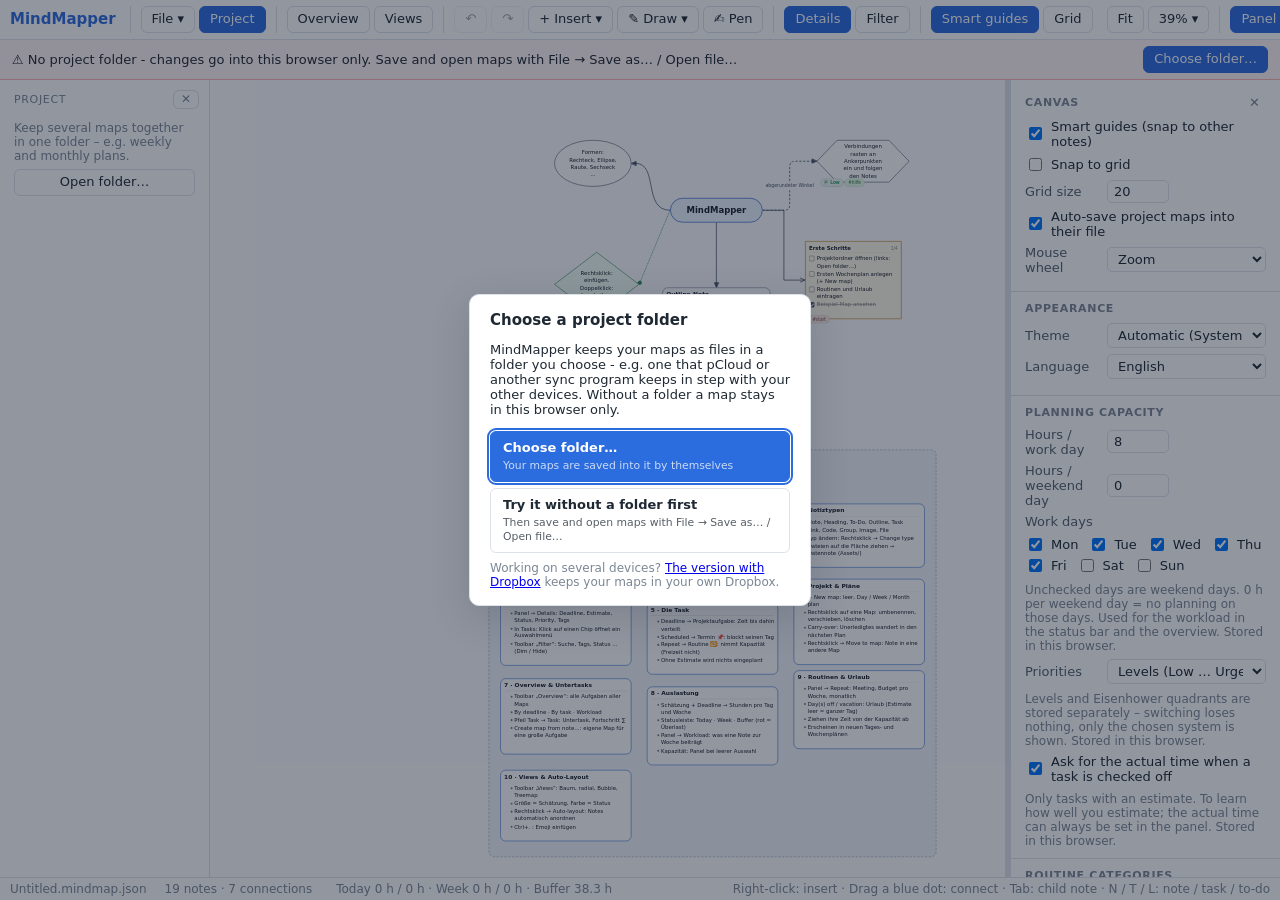
==== index.html @ 4ee4dcaf "Freehand with a pen or the mouse: pen, marker, eraser, palm rejection "✍ Pen" in the toolbar (or P) " ====
<!doctype html>
<html lang="en">
<head>
  <meta charset="utf-8">
  <meta name="viewport" content="width=device-width, initial-scale=1">
  <!--
    Local-only version: the browser blocks every connection to other servers
    (no cloud, no images or scripts from the web). Everything comes from this
    folder / site; images of the maps are data: URLs, opened files blob: URLs.
    'unsafe-inline' only for styles (the notes are positioned with style attributes).
    The cloud version has its own start page with its own policy.
  -->
  <meta http-equiv="Content-Security-Policy" content="default-src 'self' file:; script-src 'self' file:; style-src 'self' file: 'unsafe-inline'; img-src 'self' file: data: blob:; media-src 'self' file: data: blob:; font-src 'self' file: data:; connect-src 'self' file:; worker-src 'self'; manifest-src 'self' file:; object-src 'none'; frame-src 'none'; base-uri 'none'; form-action 'none'">
  <title>MindMapper</title>
  <meta name="theme-color" content="#2b6cde">
  <link rel="icon" href="icons/icon.svg" type="image/svg+xml">
  <link rel="manifest" href="manifest.webmanifest">
  <link rel="stylesheet" href="css/app.css">
</head>
<body>
  <div id="app">
    <header id="toolbar">
      <div class="tb-group">
        <span class="brand">MindMapper</span>
      </div>
      <!-- groups by purpose, separated by thin lines: files | overview | editing | display | arranging … view | panel | app -->
      <div class="tb-group">
        <button data-action="fileMenu" id="file-btn" title="New map, open, save, save as, PDF / print">File ▾</button>
        <button data-action="toggleProject" data-toggle="showProject" title="Project folder with several maps">Project</button>
      </div>
      <div class="tb-group">
        <button data-action="overview" title="Tasks of all maps in the project folder">Overview</button>
        <button data-action="views" title="Tree, radial, bubble and treemap view of this map (selected note = start)">Views</button>
      </div>
      <div class="tb-group">
        <button data-action="undo" title="Undo (Ctrl+Z)">↶</button>
        <button data-action="redo" title="Redo (Ctrl+Y)">↷</button>
        <button data-action="insertMenu" id="insert-btn" title="Insert a note (or right-click the canvas)">+ Insert ▾</button>
        <button data-action="drawMenu" id="draw-btn" title="Draw a rectangle, ellipse, line or arrow">✎ Draw ▾</button>
        <button data-action="togglePen" data-toggle="penMode" id="pen-btn" title="Freehand with a pen or the mouse – fingers keep moving the map (P)">✍ Pen</button>
      </div>
      <div class="tb-group">
        <button data-action="toggleMeta" data-toggle="showMeta" title="Show deadline, estimate, priority and tags below notes">Details</button>
        <button data-action="toggleFilter" title="Filter notes by text, tags, priority, deadline">Filter</button>
      </div>
      <div class="tb-group">
        <button data-action="toggleGuides" data-toggle="smartGuides" title="Snap to other notes (smart guides). Hold Alt while dragging to bypass.">Smart guides</button>
        <button data-action="toggleGrid" data-toggle="grid" title="Snap to grid">Grid</button>
      </div>
      <div class="tb-group tb-right">
        <button data-action="fit" title="Fit map to window (Shift+1)">Fit</button>
        <button data-action="zoomMenu" id="zoom-label" title="Zoom: in, out, 100 %">100% ▾</button>
      </div>
      <div class="tb-group">
        <button data-action="togglePanel" data-toggle="showPanel" title="Toggle properties panel">Panel</button>
      </div>
      <div class="tb-group">
        <button data-action="toggleTheme" id="theme-btn" title="Toggle theme (Light / Dark / Auto)">🌓</button>
        <button data-action="toggleLang" id="lang-btn" title="Switch language">EN</button>
        <button data-action="help" title="Handbook and example map">?</button>
      </div>
    </header>

    <div id="offline-bar" hidden></div>
    <div id="filterbar" hidden></div>

    <main id="main">
      <aside id="sidebar"></aside>
      <div id="viewport" tabindex="0">
        <div id="world">
          <div id="group-layer"></div>
          <svg id="edge-layer" class="layer-svg"></svg>
          <div id="node-layer"></div>
          <div id="label-layer"></div>
          <div id="overlay-node-layer"></div>
          <svg id="overlay-layer" class="layer-svg"></svg>
          <div id="ui-layer"></div>
        </div>
        <div id="rubber-band" hidden></div>
      </div>
      <div id="panel-resizer"></div>
      <aside id="panel"></aside>
      <button type="button" id="panel-expand-btn" title="Expand panel" aria-label="Expand panel">‹</button>
    </main>

    <footer id="statusbar">
      <span id="status-file"></span>
      <span id="status-info"></span>
      <span id="status-load"></span>
      <span id="status-hint"></span>
    </footer>
  </div>

  <div id="context-menu" class="menu" hidden></div>
  <input type="file" id="file-input" accept=".json,application/json" hidden>

  <!-- Plain scripts (no modules), so the app also works when opened via file:// -->
  <script src="js/state.js"></script>
  <script src="js/i18n.js"></script>
  <script src="js/i18n-de.js"></script>
  <script src="js/i18n-de2.js"></script>
  <script src="js/markdown.js"></script>
  <script src="js/geometry.js"></script>
  <script src="js/snapping.js"></script>
  <script src="js/render.js"></script>
  <script src="js/meta.js"></script>
  <script src="js/tasks.js"></script>
  <script src="js/actual.js"></script>
  <script src="js/stats.js"></script>
  <script src="js/links.js"></script>
  <script src="js/images.js"></script>
  <script src="js/files.js"></script>
  <script src="js/editing.js"></script>
  <script src="js/actions.js"></script>
  <script src="js/interaction.js"></script>
  <script src="js/touch.js"></script>
  <script src="js/draw.js"></script>
  <script src="js/ink.js"></script>
  <script src="js/panel.js"></script>
  <script src="js/contextmenu.js"></script>
  <script src="js/filterbar.js"></script>
  <script src="js/emoji.js"></script>
  <script src="js/fsys.js"></script>
  <script src="js/storage.js"></script>
  <script src="js/templates.js"></script>
  <script src="js/project.js"></script>
  <script src="js/transfer.js"></script>
  <script src="js/overview.js"></script>
  <script src="js/tasklists.js"></script>
  <script src="js/views.js"></script>
  <script src="js/export.js"></script>
  <script src="js/workload.js"></script>
  <script src="js/routines.js"></script>
  <script src="js/diary.js"></script>
  <script src="js/main.js"></script>
</body>
</html>
---- css/app.css ----
/* views: tinted boxes (see views.js) */
.vw-box-bg { fill: var(--panel); }
.vw-box-tint { fill-opacity: 0.16; }
:root[data-theme="dark"] .vw-box-tint { fill-opacity: 0.24; }
@media (prefers-color-scheme: dark) {
  :root:not([data-theme="light"]) .vw-box-tint { fill-opacity: 0.24; }
}

:root {
  --bg: #f4f6f9;
  --canvas: #fbfcfd;
  --panel: #ffffff;
  --border: #dde2e9;
  --text: #1f2933;
  --muted: #7b8794;
  --label: #52606d;
  --accent: #2b6cde;
  --accent-hover: #245ec4;
  --accent-soft: #e3ecfc;
  --accent-border: #b7c9ee;
  --guide: #e5367a;
  --danger: #c53030;
  --danger-soft: #fff5f5;
  --danger-border: #feb2b2;
  --btn-bg: #ffffff;
  --input-bg: #ffffff;
  --chip-bg: #ffffff;
  --chip-text: #4a5568;
  --chip-border: #e2e8f0;
  --mix-base: white;     /* base color that tinted chips are mixed with */
  --mix-ink: black;      /* used to darken text on tinted backgrounds */
  --subtle-bg: #f8fafc;  /* filter bar */
  --track: #e2e8f0;      /* empty progress / load bars */
  --grid-dot: #c3cad5;
  --line-soft: rgba(0, 0, 0, 0.12);
  --flash: #fefcbf;
  --shadow: rgba(15, 23, 42, 0.16);
  color-scheme: light;
  font-family: "Segoe UI", system-ui, -apple-system, sans-serif;
  font-size: 13px;
  color: var(--text);
}

/* Dark theme: forced via data-theme="dark", or automatic when the system is dark */
:root[data-theme="dark"] {
  --bg: #0f141c;
  --canvas: #151b24;
  --panel: #1b2330;
  --border: #2c384a;
  --text: #e1e7f0;
  --muted: #8c9ba8;
  --label: #a9b6c3;
  --accent: #4c8df6;
  --accent-hover: #6aa1f8;
  --accent-soft: rgba(76, 141, 246, 0.2);
  --accent-border: #3b5f9c;
  --guide: #f472b6;
  --danger: #f87171;
  --danger-soft: rgba(248, 113, 113, 0.14);
  --danger-border: #7f2d2d;
  --btn-bg: #222c3c;
  --input-bg: #151b24;
  --chip-bg: #222c3c;
  --chip-text: #cbd5e1;
  --chip-border: #334155;
  --mix-base: #1b2330;
  --mix-ink: white;
  --subtle-bg: #18202b;
  --track: #2c384a;
  --grid-dot: #334155;
  --line-soft: rgba(255, 255, 255, 0.14);
  --flash: rgba(250, 240, 137, 0.25);
  --shadow: rgba(0, 0, 0, 0.5);
  color-scheme: dark;
}
@media (prefers-color-scheme: dark) {
  :root:not([data-theme="light"]) {
    --bg: #0f141c;
    --canvas: #151b24;
    --panel: #1b2330;
    --border: #2c384a;
    --text: #e1e7f0;
    --muted: #8c9ba8;
    --label: #a9b6c3;
    --accent: #4c8df6;
    --accent-hover: #6aa1f8;
    --accent-soft: rgba(76, 141, 246, 0.2);
    --accent-border: #3b5f9c;
    --guide: #f472b6;
    --danger: #f87171;
    --danger-soft: rgba(248, 113, 113, 0.14);
    --danger-border: #7f2d2d;
    --btn-bg: #222c3c;
    --input-bg: #151b24;
    --chip-bg: #222c3c;
    --chip-text: #cbd5e1;
    --chip-border: #334155;
    --mix-base: #1b2330;
    --mix-ink: white;
    --subtle-bg: #18202b;
    --track: #2c384a;
    --grid-dot: #334155;
    --line-soft: rgba(255, 255, 255, 0.14);
    --flash: rgba(250, 240, 137, 0.25);
    --shadow: rgba(0, 0, 0, 0.5);
    color-scheme: dark;
  }
}

:focus-visible { outline: 2px solid var(--accent); outline-offset: 2px; }
button:focus-visible, select:focus-visible, input:focus-visible { outline-offset: 1px; }

* { box-sizing: border-box; }

html, body {
  margin: 0;
  height: 100%;
  overflow: hidden;
  background: var(--bg);
}

#app {
  display: grid;
  grid-template-rows: auto auto auto 1fr auto;
  height: 100vh;
  height: 100dvh; /* phones: the visible height, without the browser bars */
}
#toolbar { grid-row: 1; }
#offline-bar { grid-row: 2; }
#filterbar { grid-row: 3; }
#main { grid-row: 4; }
#statusbar { grid-row: 5; }

/* ---- Toolbar ------------------------------------------------------------ */

/* always one row: when the window is too narrow it can be moved sideways
   (finger, or the mouse wheel over the toolbar - main.js) instead of wrapping */
#app { grid-template-columns: minmax(0, 1fr); } /* a grid item is at least as wide as its content otherwise */
#toolbar {
  display: flex;
  flex-wrap: nowrap;
  overflow-x: auto;
  overscroll-behavior-x: contain;
  scrollbar-width: none;
  min-width: 0;
  align-items: center;
  gap: 6px 14px;
  padding: 6px 10px;
  background: var(--panel);
  border-bottom: 1px solid var(--border);
}

.tb-group { display: flex; flex: none; gap: 4px; align-items: center; }
/* thin line between the groups (not before the group pushed to the right, it stands apart) */
.tb-group + .tb-group:not(.tb-right) { border-left: 1px solid var(--border); padding-left: 10px; margin-left: -4px; }
#toolbar::-webkit-scrollbar { display: none; }
.tb-right { margin-left: auto; }
.brand { font-weight: 700; font-size: 15px; color: var(--accent); margin-right: 4px; }

button {
  font: inherit;
  color: inherit;
  background: var(--btn-bg);
  border: 1px solid var(--border);
  border-radius: 6px;
  padding: 4px 10px;
  cursor: pointer;
  line-height: 1.3;
}
button:hover:not(:disabled) { background: var(--accent-soft); border-color: var(--accent-border); }
button.active { background: var(--accent); border-color: var(--accent); color: #fff; }
button:disabled { opacity: 0.4; cursor: default; }
button.danger { color: var(--danger); }
#zoom-label { min-width: 56px; }

/* ---- Main area ---------------------------------------------------------- */

#main {
  display: grid;
  grid-template-columns: minmax(0, 1fr) 5px var(--panel-w, 270px);
  min-height: 0;
  position: relative;
}
#main.with-sidebar { grid-template-columns: 210px minmax(0, 1fr) 5px var(--panel-w, 270px); }
#main:not(.with-sidebar) #sidebar { display: none; }
#main:not(.with-panel) { grid-template-columns: minmax(0, 1fr); }
#main.with-sidebar:not(.with-panel) { grid-template-columns: 210px minmax(0, 1fr); }
#main:not(.with-panel) #panel,
#main:not(.with-panel) #panel-resizer { display: none; }

/* drag handle between canvas and panel */
#panel-resizer {
  background: var(--border);
  cursor: ew-resize;
  position: relative;
  z-index: 10;
  transition: background 0.15s ease;
  user-select: none;
  touch-action: none;
}
#panel-resizer:hover, #panel-resizer.dragging, #panel-resizer:focus-visible { background: var(--accent); }

/* tab on the right edge that brings a hidden panel back */
#panel-expand-btn {
  display: none;
  position: absolute; right: 0; top: 50%; transform: translateY(-50%); z-index: 20;
  width: 22px; height: 48px; padding: 0;
  background: var(--panel); border: 1px solid var(--border); border-right: none; border-radius: 8px 0 0 8px;
  box-shadow: -2px 0 8px var(--shadow);
  font-size: 18px; font-weight: 700; line-height: 1; color: var(--muted);
  align-items: center; justify-content: center;
  transition: width 0.15s ease, color 0.15s ease;
}
#panel-expand-btn:hover { color: var(--accent); width: 28px; }
#main:not(.with-panel) #panel-expand-btn { display: flex; }

.panel-head-row { display: flex; align-items: center; justify-content: space-between; gap: 6px; margin-bottom: 8px; }
#panel .panel-head-row h3 { margin: 0; }
.panel-close-btn {
  border: none; background: none; padding: 2px 6px; border-radius: 4px;
  color: var(--muted); font-size: 13px; line-height: 1;
}
.panel-close-btn:hover:not(:disabled) { background: var(--accent-soft); color: var(--danger); }

/* ---- Project sidebar ---------------------------------------------------- */

#sidebar {
  background: var(--panel);
  border-right: 1px solid var(--border);
  overflow-y: auto;
  padding: 0 0 16px;
  user-select: none;
}
.sb-head {
  display: flex; align-items: center; gap: 4px;
  padding: 10px 10px 6px 14px;
  font-size: 11px; text-transform: uppercase; letter-spacing: 0.06em; color: var(--muted);
}
.sb-head span { flex: 1; }
.sb-head button { padding: 1px 7px; font-size: 12px; }
#sidebar .hint { margin: 6px 14px; }
.sb-wide { display: block; width: calc(100% - 28px); margin: 6px 14px; }
button.primary { background: var(--accent); border-color: var(--accent); color: #fff; }
button.primary:hover:not(:disabled) { background: var(--accent-hover); border-color: var(--accent-hover); }
.sb-folder {
  display: flex; align-items: center; gap: 6px; margin: 2px 14px 4px;
  font-weight: 600;
}
.sb-folder-name { flex: 1; overflow: hidden; text-overflow: ellipsis; white-space: nowrap; }
.sb-folder-name::before { content: "▣ "; color: var(--accent); }
.sb-folder button { padding: 1px 7px; }
.sb-tree { margin-top: 6px; }
.sb-dir, .sb-file {
  padding: 4px 10px 4px calc(14px + var(--d) * 14px);
  cursor: pointer; white-space: nowrap; overflow: hidden; text-overflow: ellipsis;
}
.sb-dir { font-weight: 600; color: var(--label); }
.sb-caret::before { content: "▾"; display: inline-block; width: 14px; color: var(--muted); }
.sb-dir.closed .sb-caret::before { content: "▸"; }
.sb-file { padding-left: calc(28px + var(--d) * 14px); display: flex; align-items: center; }
.sb-dir { display: flex; align-items: center; }
.sb-dir-name { flex: 1; overflow: hidden; text-overflow: ellipsis; }
.sb-file-name { flex: 1; overflow: hidden; text-overflow: ellipsis; }
/* ⋯ button: the same menu as a right click, shown on hover */
.sb-more {
  visibility: hidden; flex: none; margin-left: 4px; padding: 0 6px;
  border: none; background: none; color: inherit; line-height: 1.2;
}
.sb-file:hover .sb-more, .sb-dir:hover .sb-more, .sb-more:focus-visible { visibility: visible; }
.sb-more:hover { background: var(--accent-soft); color: var(--text); }
/* ⚠ n: conflict copies of this map (always visible) */
.sb-copies {
  flex: none; margin-left: 4px; padding: 0 5px; border: 1px solid #d08a00; border-radius: 8px;
  background: #fff4dc; color: #8a5a00; font-size: 11px; line-height: 1.4;
}
.sb-copies:hover { background: #ffe7b0; }
.sb-dir:hover, .sb-file:hover { background: var(--accent-soft); }
.sb-file.active { background: var(--accent); color: #fff; }
.sb-outside { border-top: 1px solid var(--border); padding-top: 8px; }

/* ---- Dialog ------------------------------------------------------------- */

dialog {
  border: 1px solid var(--border);
  border-radius: 10px;
  padding: 0;
  background: var(--panel);
  color: var(--text);
  box-shadow: 0 12px 40px var(--shadow);
}
dialog::backdrop { background: rgba(15, 23, 42, 0.45); }
.dlg { padding: 16px 20px; width: 340px; }
.dlg h3 { margin: 0 0 12px; font-size: 15px; }
.dlg .row > span { width: 64px; color: var(--label); }
.dlg .row input { flex: 1; }
.dlg .row[hidden] { display: none; }
.dlg-templates { margin-bottom: 8px; }
.dlg-templates .pick-chip { --c: var(--accent); }
.dlg-buttons { display: flex; justify-content: flex-end; gap: 6px; margin-top: 14px; }
.act-rows { display: flex; flex-direction: column; gap: 10px; max-height: 50vh; overflow: auto; }
.act-title { font-weight: 600; margin-bottom: 4px; overflow-wrap: anywhere; }
.act-row .row { gap: 6px; }
.conflict-dialog { max-width: 520px; }
/* routine categories (panel settings) and leisure routines (workload page) */
.cat-row { display: flex; align-items: center; gap: 4px; margin-bottom: 4px; }
.cat-row input[type="text"] { flex: 1; min-width: 0; }
.cat-row .cat-emoji { flex: none; width: 2.4em; padding: 2px 0; text-align: center; }
.cat-row label.check { flex: none; white-space: nowrap; }
.ov-routine.leisure, .ov-row.leisure { opacity: 0.6; }
/* routine history: ▣ done, □ missed, ◌ this week open, · no entries */
.rt-hist { letter-spacing: 2px; font-size: 1.05em; white-space: nowrap; cursor: help; }
.rt-done { color: #2f9e44; }
.rt-missed { color: #c92a2a; }
.rt-open { color: var(--accent, #2b6cde); }
.rt-none { color: var(--muted); }
.rt-streak { font-size: 0.85em; font-weight: 600; color: #2f9e44; white-space: nowrap; }
/* Dropbox folder browser (cloud version) */
.cloud-dialog { width: min(460px, 92vw); }
.cd-path { font-weight: 600; margin: 8px 0 6px; word-break: break-all; }
.cd-list { display: flex; flex-direction: column; gap: 2px; max-height: 45vh; overflow: auto; border: 1px solid var(--border); border-radius: 6px; padding: 4px; }
.cd-dir { text-align: left; border: none; background: none; color: inherit; padding: 6px 8px; border-radius: 4px; cursor: pointer; }
.cd-dir:hover { background: var(--subtle-bg); }
.conflict-buttons { display: flex; flex-direction: column; gap: 6px; margin-top: 14px; }
.conflict-buttons button { display: flex; flex-direction: column; align-items: flex-start; gap: 2px; padding: 8px 12px; text-align: left; }
.conflict-buttons small { font-weight: 400; opacity: 0.75; }
/* the folder is not connected (project.js): lock at the start, then a bar until it is */
.lock-dialog { max-width: 440px; }
.lock-dialog .lock-msg { color: var(--danger); font-weight: 600; }
.lock-dialog .lock-msg:empty { display: none; }
#offline-bar {
  display: flex; flex-wrap: wrap; align-items: center; gap: 6px 10px;
  padding: 6px 12px; background: var(--danger-soft); border-bottom: 1px solid var(--danger-border); font-size: 13px;
}
#offline-bar[hidden] { display: none; }
#offline-bar span { flex: 1; min-width: 200px; }
.dlg-carry[hidden] { display: none; }
.sb-back { text-align: left; overflow: hidden; text-overflow: ellipsis; white-space: nowrap; }

/* ---- Overview ----------------------------------------------------------- */

#overview-dialog { width: min(980px, 92vw); height: min(720px, 86vh); height: min(720px, 86dvh); max-width: none; max-height: none; overflow: hidden; }
.ov { display: flex; flex-direction: column; height: 100%; }
.ov-head {
  display: flex; flex-wrap: wrap; align-items: center; gap: 8px;
  padding: 12px 16px; border-bottom: 1px solid var(--border);
  cursor: move; user-select: none;
}
.ov-head input, .ov-head select, .ov-head button, .ov-head label { cursor: auto; }
.ov-head button, .ov-head label { cursor: pointer; }
/* resize handles of the overview window (edges and bottom corners) */
.ov-resize { position: absolute; z-index: 2; }
.ov-resize-e { top: 0; right: 0; bottom: 14px; width: 6px; cursor: ew-resize; }
.ov-resize-w { top: 0; left: 0; bottom: 14px; width: 6px; cursor: ew-resize; }
.ov-resize-s { left: 14px; right: 14px; bottom: 0; height: 6px; cursor: ns-resize; }
.ov-resize-se { right: 0; bottom: 0; width: 16px; height: 16px; cursor: nwse-resize;
  background: linear-gradient(135deg, transparent 0 55%, var(--muted) 55% 62%, transparent 62% 72%, var(--muted) 72% 79%, transparent 79%); opacity: 0.6; }
.ov-resize-sw { left: 0; bottom: 0; width: 14px; height: 14px; cursor: nesw-resize; }
#overview-dialog.ov-dragging { user-select: none; }
#overview-dialog.ov-dragging .ov-list { pointer-events: none; }
.ov-head h3 { margin: 0 auto 0 0; font-size: 15px; }
.ov-head .check { margin: 0; }
.ov-head [hidden] { display: none !important; }
.ov-search { width: 200px; }
.ov-list { flex: 1; overflow-y: auto; padding: 6px 16px 16px; }
.ov-outlook { display: flex; justify-content: flex-end; margin-top: 6px; }
.ov-group-head {
  display: flex; gap: 8px; align-items: baseline;
  margin: 14px 0 4px; font-weight: 700; font-size: 12px; text-transform: uppercase; letter-spacing: 0.05em;
}
.ov-overdue .ov-group-head { color: var(--danger); }
.ov-today .ov-group-head { color: #c05621; }
.ov-past .ov-group-head { color: var(--muted); }
.ov-row {
  display: grid; grid-template-columns: 20px minmax(0, 1fr) auto 130px; gap: 10px; align-items: center;
  padding: 6px 8px; border-radius: 6px; cursor: pointer;
}
.ov-row:hover { background: var(--accent-soft); }
.ov-row.done .ov-title { text-decoration: line-through; opacity: 0.55; }
.ov-row.dropped .ov-title-text { text-decoration: line-through; color: #718096; }
/* overview "Estimates" (stats.js): steps by tag as a small table, projects as rows */
.st-bar { display: flex; flex-wrap: wrap; gap: 6px 14px; align-items: center; padding: 4px 8px 10px; font-size: 13px; }
.st-table { font-size: 13px; }
.st-row { display: grid; grid-template-columns: minmax(0, 1fr) 36px 70px 70px 64px 64px 72px; gap: 8px; padding: 5px 8px; align-items: baseline; }
.st-row > span:not(.st-tag) { text-align: right; font-variant-numeric: tabular-nums; }
.st-head { color: var(--muted); font-size: 11px; border-bottom: 1px solid var(--border); }
summary.st-row { cursor: pointer; list-style: none; border-radius: 6px; }
summary.st-row::-webkit-details-marker { display: none; }
summary.st-row:hover { background: var(--hover, rgba(0, 0, 0, 0.04)); }
.st-tag { overflow: hidden; text-overflow: ellipsis; white-space: nowrap; }
details.st-group[open] summary .st-tag { font-weight: 600; }
details.st-group.few summary { color: var(--muted); }
.st-f { font-weight: 600; }
.st-all { border-top: 1px solid var(--border); font-weight: 600; }
.st-step { display: grid; grid-template-columns: minmax(0, 1fr) auto 64px; gap: 8px; padding: 2px 8px 2px 28px; font-size: 12px; color: var(--muted); cursor: pointer; }
.st-step > span:first-child { overflow: hidden; text-overflow: ellipsis; white-space: nowrap; }
.st-step > span:not(:first-child) { text-align: right; font-variant-numeric: tabular-nums; }
.st-step:hover { color: var(--accent); }
.st-project { display: grid; grid-template-columns: 20px minmax(0, 1fr) auto 90px; gap: 10px; align-items: center; padding: 6px 8px; cursor: pointer; border-radius: 6px; }
.st-project:hover { background: var(--hover, rgba(0, 0, 0, 0.04)); }
.st-ptitle { display: flex; flex-direction: column; min-width: 0; }
.st-chain { font-variant-numeric: tabular-nums; white-space: nowrap; }
.st-project .st-f { text-align: right; }
@media (max-width: 640px) {
  .st-row { grid-template-columns: minmax(0, 1fr) 28px 56px 56px 52px; }
  .st-row > span:nth-child(6), .st-row > span:nth-child(7) { display: none; }
  .st-project { grid-template-columns: 20px minmax(0, 1fr) 70px; }
  .st-chain { grid-column: 2 / 4; white-space: normal; }
}
.ov-row.deferred .ov-title { opacity: 0.75; }
.ov-title { overflow: hidden; }
.ov-detail { display: block; font-size: 12px; color: var(--muted); white-space: nowrap; overflow: hidden; text-overflow: ellipsis; }
.ov-chips { display: flex; gap: 4px; flex-wrap: wrap; justify-content: flex-end; }
.ov-map { font-size: 12px; color: var(--muted); text-align: right; white-space: nowrap; overflow: hidden; text-overflow: ellipsis; }

/* Eisenhower matrix of the overview (overview.js) */
.mx-bar { display: flex; gap: 10px; align-items: center; justify-content: space-between; margin: 10px 0 8px; }
.mx-bar .hint { margin: 0; }
.mx { display: grid; grid-template-columns: 22px 1fr 1fr; grid-template-rows: auto minmax(160px, 1fr) minmax(160px, 1fr); gap: 8px; }
.mx-axis { font-size: 11px; font-weight: 700; text-transform: uppercase; letter-spacing: 0.05em; color: var(--muted); text-align: center; }
.mx-axis-y { writing-mode: vertical-rl; transform: rotate(180deg); align-self: center; }
.mx-q {
  display: flex; flex-direction: column; min-width: 0;
  border: 1px solid var(--border); border-top: 3px solid var(--c, var(--border)); border-radius: 8px;
  background: color-mix(in srgb, var(--c, transparent) 5%, var(--panel)); padding: 6px 10px 10px;
}
.mx-q.drop-on { outline: 2px dashed var(--accent); outline-offset: 2px; background: var(--accent-soft); }
.mx-none { margin-top: 10px; border-top-width: 1px; border-style: dashed; }
.mx-q-head { display: flex; gap: 8px; align-items: baseline; font-size: 13px; margin-bottom: 6px; }
.mx-q-head .muted { font-size: 11px; }
.mx-sum { margin-left: auto; font-size: 12px; color: var(--muted); white-space: nowrap; cursor: help; }
.mx-zone { flex: 1; display: flex; flex-wrap: wrap; gap: 10px 12px; align-items: flex-start; align-content: flex-start; min-height: 40px; }
.mx-b { display: flex; flex-direction: column; align-items: center; gap: 2px; cursor: grab; border-radius: 8px; padding: 2px; }
.mx-b:hover { background: var(--accent-soft); }
.mx-b.dragging { opacity: 0.4; }
.mx-b.done { opacity: 0.5; }
.mx-dot-wrap { position: relative; display: block; }
.mx-dot-wrap svg { display: block; overflow: visible; }
.mx-out { fill: var(--c); fill-opacity: 0.18; stroke: var(--c); stroke-width: 1.5; }
.mx-in { fill: var(--c); fill-opacity: 0.85; }
.mx-b.no-est .mx-out { stroke-dasharray: 3 2; }
.mx-b.soon .mx-out { stroke: #dd6b20; stroke-width: 3; }
.mx-b.overdue .mx-out { stroke: var(--danger); stroke-width: 3; }
.mx-warn {
  position: absolute; top: -4px; right: -6px; width: 16px; height: 16px; border-radius: 50%;
  font: 700 11px/16px sans-serif; text-align: center; color: #fff; background: #dd6b20;
}
.mx-warn.bad { background: var(--danger); }
.mx-old { position: absolute; bottom: -1px; left: -3px; width: 9px; height: 9px; border-radius: 50%; background: var(--c); border: 1.5px solid var(--panel); }
/* main task with its sub-tasks */
.mx-grp { flex-basis: 100%; border: 1px solid var(--border); border-radius: 8px; padding: 4px 8px 6px; background: var(--panel); }
.mx-grp-head { display: flex; gap: 8px; align-items: baseline; font-size: 12px; margin-bottom: 4px; min-width: 0; }
.mx-grp-head b { white-space: nowrap; overflow: hidden; text-overflow: ellipsis; }
.mx-grp-head .muted { font-size: 11px; white-space: nowrap; }
.mx-grp-body { display: flex; flex-wrap: wrap; gap: 8px 10px; align-items: flex-start; }
.mx-grp-sep { align-self: stretch; width: 1px; background: var(--border); margin: 4px 2px; }
.mx-b.mx-sub { cursor: pointer; }
.mx-mini {
  position: absolute; bottom: -4px; right: -8px; width: 16px; height: 16px; padding: 1px;
  border: 1px solid var(--border); border-radius: 4px; background: var(--panel); cursor: pointer;
}
.mx-mini:hover { border-color: var(--accent); }
.mx-mini svg { display: block; width: 100%; height: 100%; }
.mx-mini rect { fill: none; stroke: var(--muted); stroke-width: 0.8; }
.mx-mini rect.on { stroke: none; }
.mx-picker {
  position: fixed; z-index: 5; width: 260px; padding: 8px; border-radius: 8px;
  background: var(--panel); border: 1px solid var(--border); box-shadow: 0 6px 20px rgba(15, 23, 42, 0.2);
}
.mx-picker-title { font-size: 11px; color: var(--muted); margin-bottom: 6px; white-space: nowrap; overflow: hidden; text-overflow: ellipsis; }
.mx-picker-grid { display: grid; grid-template-columns: 1fr 1fr; gap: 4px; margin-bottom: 4px; }
.mx-picker button { width: 100%; font-size: 12px; padding: 6px 4px; border-left: 4px solid var(--c); }
.mx-picker button.on { background: color-mix(in srgb, var(--c) 18%, var(--panel)); font-weight: 600; }
.mx-label { font-size: 11px; line-height: 1.25; text-align: center; overflow: hidden; text-overflow: ellipsis; white-space: nowrap; }

#viewport {
  position: relative;
  overflow: hidden;
  /* clip: the browser cannot scroll it either (focusing a note's text on a phone did,
     and every finger / mouse position landed beside its spot by that much) */
  overflow: clip;
  background-color: var(--canvas);
  outline: none;
  user-select: none;
  -webkit-user-select: none;
  -webkit-touch-callout: none; /* no "copy / share" bubble on a long press (touch.js uses it for the menu) */
  touch-action: none;
}
#viewport.show-grid {
  background-image: radial-gradient(circle at 1px 1px, var(--grid-dot) 1px, transparent 1.4px);
}
#viewport.space-pan { cursor: grab; }
#viewport.panning { cursor: grabbing; }

#world {
  position: absolute;
  left: 0;
  top: 0;
  transform-origin: 0 0;
}

.layer-svg {
  position: absolute;
  left: 0;
  top: 0;
  width: 1px;
  height: 1px;
  overflow: visible;
  pointer-events: none;
}
#group-layer, #node-layer, #label-layer, #overlay-node-layer, #ui-layer { position: absolute; left: 0; top: 0; }

/* ---- Notes -------------------------------------------------------------- */

.node {
  position: absolute;
  cursor: move;
}
.node-shape {
  position: absolute;
  left: 0;
  top: 0;
  overflow: visible;
  pointer-events: none;
}
.node-content {
  position: absolute;
  display: flex;
  overflow: hidden;
  line-height: 1.35;
  word-wrap: break-word;
  overflow-wrap: anywhere;
}
.node-content > * { width: 100%; margin-block: auto; }
.node.selected { outline: 1.5px solid var(--accent); outline-offset: 3px; border-radius: 2px; }

/* drawings (draw.js): clicks pass through, only the line (or a fill) takes them */
.node[data-type="draw"] { pointer-events: none; }
.node[data-type="draw"] .draw-hit { fill: none; stroke: transparent; pointer-events: stroke; cursor: move; }
.node[data-type="draw"].filled .node-shape path:first-child { pointer-events: fill; cursor: move; }
.node[data-type="draw"].selected { outline-style: dashed; }
#viewport.drawing, #viewport.drawing .node, #viewport.drawing .draw-hit { cursor: crosshair; }
.node[data-type="draw"] .node-shape { overflow: visible; } /* a wider line is not cut off at the box */

/* freehand (ink.js): pen mode, the stroke being written, the palette */
#viewport.inking, #viewport.inking .node, #viewport.inking .node *, #viewport.inking .draw-hit { cursor: crosshair; }
#viewport.inking.erasing, #viewport.inking.erasing * { cursor: cell; }
.ink-live { position: absolute; left: 0; top: 0; overflow: visible; pointer-events: none; }
#ink-palette {
  position: fixed; z-index: 60; left: 50%; transform: translateX(-50%);
  display: flex; align-items: center; gap: 4px; max-width: calc(100vw - 16px); overflow-x: auto;
  padding: 6px 8px; background: var(--panel); border: 1px solid var(--border); border-radius: 14px;
  box-shadow: 0 4px 16px var(--shadow); touch-action: manipulation; user-select: none;
}
#ink-palette button { flex: none; min-width: 40px; height: 40px; border-radius: 10px; display: inline-flex; align-items: center; justify-content: center; gap: 4px; padding: 0 8px; font-size: 18px; }
#ink-palette button span { font-size: 13px; }
#ink-palette button.active { background: var(--accent-soft); border-color: var(--accent); }
#ink-palette .ink-sep { flex: none; width: 1px; height: 28px; background: var(--border); margin: 0 2px; }
#ink-palette .ink-color { flex: none; width: 32px; min-width: 32px; height: 32px; padding: 0; border-radius: 50%; background: var(--c); border: 2px solid var(--panel); box-shadow: 0 0 0 1px var(--border); cursor: pointer; position: relative; }
#ink-palette .ink-color.active { box-shadow: 0 0 0 2px var(--accent); }
#ink-palette .ink-own { background: conic-gradient(#ef4444, #f59e0b, #22c55e, #3b82f6, #a855f7, #ef4444); overflow: hidden; }
#ink-palette .ink-own.active { background: var(--c); }
#ink-palette .ink-own input { position: absolute; inset: 0; width: 100%; height: 100%; opacity: 0; cursor: pointer; border: 0; padding: 0; }
#ink-palette .ink-width i { display: block; width: var(--w); height: var(--w); max-width: 24px; max-height: 24px; border-radius: 50%; background: currentColor; }
#ink-palette[hidden] { display: none; }
@media (max-width: 600px) { #ink-palette button span { display: none; } }
.node.editing { cursor: text; }

.node-text { white-space: pre-wrap; min-height: 1.35em; }
.node-text:empty::before { content: var(--ph-type, "Type…"); color: var(--muted); font-weight: 400; }

[contenteditable="true"], [contenteditable="plaintext-only"] {
  outline: none;
  cursor: text;
  user-select: text;
  -webkit-user-select: text;
}
.editing { background: rgba(43, 108, 222, 0.07); border-radius: 3px; }

/* To-do */
.todo { margin-block: 0 auto !important; }
.todo-head {
  display: flex;
  align-items: baseline;
  gap: 8px;
  font-weight: 700;
  border-bottom: 1px solid var(--line-soft);
  padding-bottom: 3px;
  margin-bottom: 4px;
}
.todo-title { flex: 1; white-space: pre-wrap; }
.todo-progress { font-size: 0.8em; font-weight: 400; color: var(--muted); }
.todo-list { list-style: none; margin: 0; padding: 0; font-weight: 400; }
.todo-list li { display: flex; align-items: flex-start; gap: 6px; padding: 1px 0; }
.todo-list li.done .todo-text { text-decoration: line-through; opacity: 0.55; }
.todo-text { flex: 1; white-space: pre-wrap; min-height: 1.35em; } /* aligned like the note (panel) */
/* 🔁 of a routine entry: the emoji is recoloured (grey -> sepia -> hue), so it looks the same
   on Windows and Android - blue: takes time off the capacity, orange: leisure routine */
.rt-mark { filter: grayscale(1) sepia(1) saturate(4) hue-rotate(175deg); }
.rt-mark.leisure { filter: grayscale(1) sepia(1) saturate(5) brightness(0.95); }
.todo-check {
  flex: none;
  width: 1em;
  height: 1em;
  margin-top: 0.18em;
  border: 1.5px solid currentColor;
  border-radius: 3px;
  cursor: pointer;
  opacity: 0.75;
  position: relative;
}
.todo-list li.done .todo-check { background: currentColor; }
.todo-list li.done .todo-check::after {
  content: "";
  position: absolute;
  left: 0.28em;
  top: 0.05em;
  width: 0.25em;
  height: 0.55em;
  border: solid #fff;
  border-width: 0 2px 2px 0;
  transform: rotate(45deg);
}
.todo-add {
  margin-top: 3px;
  font-size: 0.85em;
  font-weight: 400;
  color: var(--muted);
  cursor: pointer;
  opacity: 0;
  text-align: left;
}
.node:hover .todo-add, .node.selected .todo-add { opacity: 1; }
.todo-list li.moved .todo-text { opacity: 0.45; text-decoration: line-through; }
.todo-moved { flex: none; width: 1em; text-align: center; font-weight: 700; opacity: 0.6; }
/* ↗ behind a routine / appointment entry: shown on hover (always on touch screens) */
.todo-jump { flex: none; padding: 0 2px; font-size: 0.85em; color: var(--muted); cursor: pointer; opacity: 0; }
.todo-list li:hover .todo-jump { opacity: 0.8; }
.todo-jump:hover { color: var(--accent); opacity: 1 !important; }
@media (pointer: coarse) { .todo-jump { opacity: 0.6; } }
.node.moved > .node-content { opacity: 0.5; }
.todo-add:hover { color: var(--accent); }

/* Outline (Logseq-like) */
.outline { margin-block: 0 auto !important; }
.outline-title {
  font-weight: 700;
  font-size: 1.1em;
  white-space: pre-wrap;
  min-height: 1.35em;
  border-bottom: 1px solid var(--line-soft);
  padding-bottom: 3px;
  margin-bottom: 4px;
}
.outline-title:empty::before { content: var(--ph-title, "Title"); color: var(--muted); }
.outline-list { list-style: none; margin: 0; padding: 0; font-weight: 400; }
.outline-list li {
  display: flex;
  align-items: flex-start;
  padding: 1px 0 1px calc(var(--lvl, 0) * 1.2em);
  background-image: repeating-linear-gradient(to right, rgba(0, 0, 0, 0.1) 0 1px, transparent 1px 1.2em);
  background-size: calc(var(--lvl, 0) * 1.2em) 100%;
  background-repeat: no-repeat;
  background-position: 1.38em 0; /* lines run under the ancestors' bullets */
}
.outline-toggle {
  flex: none;
  width: 0.9em;
  height: 1.35em;
  position: relative;
  cursor: pointer;
  visibility: hidden;
}
.outline-list li.has-children .outline-toggle { visibility: visible; }
.outline-toggle::before {
  content: "";
  position: absolute;
  left: 0.18em;
  top: 0.5em;
  border: 0.28em solid transparent;
  border-top: 0.36em solid currentColor;
  opacity: 0;
}
.node:hover .outline-toggle::before { opacity: 0.45; }
.outline-list li.collapsed .outline-toggle::before { transform: rotate(-90deg); transform-origin: 50% 25%; opacity: 0.45; }
.outline-bullet {
  flex: none;
  width: 1em;
  height: 1.35em;
  position: relative;
}
.outline-bullet::before {
  content: "";
  position: absolute;
  left: 0.3em;
  top: 0.5em;
  width: 0.36em;
  height: 0.36em;
  border-radius: 50%;
  background: currentColor;
  opacity: 0.6;
}
.outline-list li.has-children .outline-bullet { cursor: pointer; }
.outline-list li.collapsed .outline-bullet::before { box-shadow: 0 0 0 0.22em rgba(0, 0, 0, 0.18); }
.outline-text { flex: 1; white-space: pre-wrap; min-height: 1.35em; } /* aligned like the note (panel) */
/* a line as a check box (on demand, see MM.outline.setCheck): same place as the bullet */
.outline-check {
  flex: none;
  width: 0.8em;
  height: 0.8em;
  margin: 0.26em 0.2em 0 0;
  border: 1.5px solid currentColor;
  border-radius: 3px;
  cursor: pointer;
  opacity: 0.75;
  position: relative;
}
.outline-list li.checked .outline-check { background: currentColor; }
.outline-list li.checked .outline-check::after {
  content: "";
  position: absolute;
  left: 0.22em;
  top: 0.02em;
  width: 0.2em;
  height: 0.45em;
  border: solid #fff;
  border-width: 0 2px 2px 0;
  transform: rotate(45deg);
}
.outline-list li.checked > .outline-text { text-decoration: line-through; opacity: 0.6; }

/* Link, code and group notes */
.link-note { text-align: center; }
.link-title { white-space: pre-wrap; font-weight: 600; min-height: 1.35em; }
.link-target { font-size: 0.78em; font-weight: 400; opacity: 0.7; white-space: nowrap; overflow: hidden; text-overflow: ellipsis; }
.code-text {
  margin: 0; white-space: pre-wrap; text-align: left; min-height: 1.4em;
  font-family: Consolas, "Cascadia Mono", "Courier New", monospace; font-weight: 400 !important; line-height: 1.45; tab-size: 2;
}
.code-text:empty::before { content: "// code"; opacity: 0.45; }
.node[data-type="group"] .node-content > * { margin-block: 0 auto; }
.group-title { white-space: pre-wrap; min-height: 1.35em; }
.node[data-type="group"].filtered-out { opacity: 0.35 !important; }

/* ↗ button of notes with a link */
.node-linkbtn {
  position: absolute; top: -9px; right: -9px; z-index: 2;
  width: 22px; height: 22px; padding: 0; border-radius: 50%;
  display: flex; align-items: center; justify-content: center;
  background: var(--btn-bg); border: 1px solid var(--accent-border); color: var(--accent);
  box-shadow: 0 1px 3px rgba(15, 23, 42, 0.15);
}
.node-linkbtn[hidden] { display: none; }
/* delete button of task notes: on the bottom edge, left of the corner - far from the ↗ button
   (no mix-up) and clear of the resize handle in the corner; only on hover / selection */
.node-delbtn {
  position: absolute; bottom: -11px; right: 20px; z-index: 2;
  width: 22px; height: 22px; padding: 0; border-radius: 50%;
  display: flex; align-items: center; justify-content: center;
  background: var(--btn-bg); border: 1px solid var(--danger-border); color: var(--danger);
  box-shadow: 0 1px 3px rgba(15, 23, 42, 0.15);
  opacity: 0; pointer-events: none; transition: opacity 0.12s;
}
.node:hover > .node-delbtn, .node.selected > .node-delbtn { opacity: 1; pointer-events: auto; }
.node-delbtn[hidden] { display: none; }
.node-delbtn svg { width: 13px; height: 13px; fill: none; stroke: currentColor; stroke-width: 1.5; stroke-linecap: round; stroke-linejoin: round; }
.node-delbtn:hover { background: var(--danger); border-color: var(--danger); color: #fff; }
.node-linkbtn svg { width: 13px; height: 13px; fill: none; stroke: currentColor; stroke-width: 1.7; stroke-linecap: round; stroke-linejoin: round; }
.node-linkbtn:hover { background: var(--accent); color: #fff; }
.node-movedbadge {
  position: absolute; top: -10px; left: 8px; z-index: 2;
  padding: 1px 7px; border-radius: 10px; font-size: 11px; font-weight: 600; white-space: nowrap;
  background: var(--danger-soft); border: 1px solid var(--danger-border); color: var(--danger); cursor: pointer;
  box-shadow: 0 1px 3px rgba(15, 23, 42, 0.15);
}
.node-movedbadge[hidden] { display: none; }
.node-movedbadge:hover { background: var(--danger); border-color: var(--danger); color: #fff; }
.link-row { display: flex; gap: 4px; }
.link-row input { flex: 1; min-width: 0; }

/* Image notes / overlays */
.image-wrap { position: absolute; inset: 0; margin: 0 !important; }
.image-wrap img { width: 100%; height: 100%; display: block; pointer-events: none; }
.image-missing {
  display: flex; align-items: center; justify-content: center; height: 100%;
  background: repeating-linear-gradient(45deg, var(--track) 0 8px, var(--subtle-bg) 8px 16px);
  color: var(--muted); font-size: 12px;
}
.image-caption {
  position: absolute; left: 0; right: 0; bottom: 0;
  padding: 4px 8px; font-size: 12px; line-height: 1.3; text-align: center; white-space: pre-wrap;
  color: #fff; background: rgba(15, 23, 42, 0.62);
}
.image-caption:empty { display: none; }
.node.editing .image-caption { display: block; min-height: 1.6em; }
.node[data-type="image"] .node-shape { z-index: 1; } /* border above the picture */
.node[data-type="image"] .node-content { overflow: hidden; }

/* ---- Metadata chips ----------------------------------------------------- */

.chip {
  display: inline-flex;
  align-items: center;
  gap: 4px;
  height: 20px;
  padding: 0 8px;
  border-radius: 10px;
  font: 500 11px/1 "Segoe UI", system-ui, sans-serif;
  white-space: nowrap;
  color: var(--chip-text);
  background: var(--chip-bg);
  border: 1px solid var(--chip-border);
}
.chip svg { width: 12px; height: 12px; fill: none; stroke: currentColor; stroke-width: 1.6; stroke-linecap: round; stroke-linejoin: round; flex: none; }
.chip-prio { color: var(--c); border-color: color-mix(in srgb, var(--c) 35%, var(--mix-base)); background: color-mix(in srgb, var(--c) 9%, var(--mix-base)); font-weight: 600; }
.chip-prio svg { fill: color-mix(in srgb, var(--c) 30%, var(--mix-base)); }
.chip-date.overdue { color: var(--danger); border-color: var(--danger-border); background: var(--danger-soft); font-weight: 600; }
.chip-date.today { color: #c05621; border-color: #fbd38d; background: color-mix(in srgb, #dd6b20 10%, var(--mix-base)); font-weight: 600; }
.chip-date.soon { color: #975a16; border-color: #faf089; background: color-mix(in srgb, #d69e2e 10%, var(--mix-base)); }
.chip-tag {
  color: color-mix(in srgb, hsl(var(--h) 45% 45%) 75%, var(--mix-ink));
  background: color-mix(in srgb, hsl(var(--h) 70% 85%) 45%, var(--mix-base));
  border-color: color-mix(in srgb, hsl(var(--h) 55% 70%) 50%, var(--mix-base));
}
.chip-status { color: var(--c); border-color: color-mix(in srgb, var(--c) 35%, var(--mix-base)); background: color-mix(in srgb, var(--c) 9%, var(--mix-base)); font-weight: 600; }
.chip svg .fill, .status-ico svg .fill { fill: currentColor; }
.chip svg .check, .status-ico svg .check { stroke: #fff; stroke-width: 1.8; }
.status-ico { display: inline-flex; color: var(--c); }
.status-ico svg { width: 13px; height: 13px; fill: none; stroke: currentColor; stroke-width: 1.6; stroke-linecap: round; stroke-linejoin: round; }
.chip-date.finished { color: #718096; text-decoration: line-through; }
/* appointment (scheduled) chip: accent border so it differs from a deadline */
.chip-scheduled:not(.overdue):not(.today):not(.soon):not(.finished) { border-color: var(--accent-border); }
.chip-scheduled svg .fill { fill: currentColor; stroke: none; }
.task-done .outline-title { text-decoration: line-through; opacity: 0.6; }
.task-done .outline-list { opacity: 0.55; }
/* dropped: crossed out and grey, but readable (the idea stays); deferred: faded, not crossed out */
.task-dropped .outline-title { text-decoration: line-through; color: #718096; }
.task-dropped .outline-list, .task-deferred .outline-list, .task-deferred .outline-title { opacity: 0.6; }
/* stopwatch of a task (actual.js): quiet ▶, a running one in red with a slow pulse; its list small and grey */
.task-timer {
  display: inline-flex; align-items: center; height: 20px; padding: 0 6px; border-radius: 10px;
  font: 500 11px/1 "Segoe UI", system-ui, sans-serif; color: #a0aec0; cursor: pointer;
}
.task-timer:hover { color: var(--accent); }
.task-timer.running { color: #c53030; background: color-mix(in srgb, #e53e3e 10%, var(--mix-base)); animation: timer-pulse 2s ease-in-out infinite; }
@keyframes timer-pulse { 50% { opacity: 0.55; } }
@media (prefers-reduced-motion: reduce) { .task-timer.running { animation: none; } }
.task-log { margin: -2px 0 6px; font-size: 0.75em; font-weight: 400; color: var(--muted); }
.task-log-row { display: flex; gap: 8px; align-items: baseline; cursor: pointer; border-radius: 4px; }
.task-log-row:hover { color: var(--accent); }
/* + (enter a time by hand): only on the hovered / selected task */
.task-timer-add { padding: 0 4px; opacity: 0; }
.node:hover .task-timer-add, .node.selected .task-timer-add { opacity: 0.8; }
.task-log-row b { font-weight: 600; }
.task-log-del { margin-left: auto; padding: 0 4px; cursor: pointer; opacity: 0; }
.node:hover .task-log-del, .node.selected .task-log-del { opacity: 0.7; }
.task-log-del:hover { opacity: 1; color: var(--danger); }
/* estimate of a main task: the sum of its sub-tasks (no own estimate) / the part split up */
.chip-time.chip-calc { font-style: italic; border-style: dashed; }
.chip-part { opacity: 0.7; font-weight: 400; }
.chip-empty { color: #a0aec0; border-style: dashed; background: transparent; cursor: pointer; }
.chip-empty:hover { color: var(--accent); border-color: var(--accent); }

/* badges sitting on the lower border of a note */
.node-badges {
  position: absolute;
  left: 10px;
  right: -40px;
  top: 100%;
  transform: translateY(-50%);
  display: flex;
  flex-wrap: wrap;
  gap: 4px;
  pointer-events: none;
}
.node-badges:empty { display: none; }
.node-badges .chip { box-shadow: 0 1px 3px rgba(15, 23, 42, 0.12); }

/* task note: metadata always visible below the title */
.task-meta { display: flex; flex-wrap: wrap; gap: 4px; margin: 0 0 6px; font-weight: 400; }
.task-meta .chip { cursor: pointer; }
.task-meta .chip:hover { filter: brightness(0.95); box-shadow: 0 0 0 1px var(--accent); }
/* invisible date input that only carries the native picker of a deadline chip */
.chip-date-input { position: fixed; width: 1px; height: 1px; opacity: 0; border: 0; padding: 0; z-index: 1000; }
.task .outline-title { border-bottom: none; margin-bottom: 4px; padding-bottom: 0; }

/* ---- Filter ------------------------------------------------------------- */

#viewport.filter-dim .filtered-out { opacity: 0.13; }
#viewport.filter-hide .filtered-out { display: none; }

#filterbar {
  display: flex;
  flex-wrap: wrap;
  align-items: center;
  gap: 8px 16px;
  padding: 6px 10px;
  background: var(--subtle-bg);
  border-bottom: 1px solid var(--border);
}
#filterbar[hidden] { display: none; }
.fb-dyn { display: contents; }
.fb-group { display: flex; flex-wrap: wrap; align-items: center; gap: 4px; }
.fb-end { margin-left: auto; }
.fb-label { font-size: 11px; text-transform: uppercase; letter-spacing: 0.05em; color: var(--muted); margin-right: 2px; }
.fb-search { width: 180px; }
.fb-count { color: var(--accent); font-weight: 600; font-size: 12px; }
button.chip { cursor: pointer; padding: 0 8px; line-height: 1; }
.fb-chip { opacity: 0.6; }
.fb-chip:hover { opacity: 1; background: inherit; }
.fb-chip.on { opacity: 1; box-shadow: 0 0 0 2px var(--accent); }
.fb-prio { color: var(--c); }
.prio-dot { display: inline-block; width: 8px; height: 8px; border-radius: 50%; background: var(--c); }
.pick { display: flex; flex-wrap: wrap; gap: 4px; }
.pick-chip {
  display: inline-flex; align-items: center; gap: 5px;
  padding: 2px 9px; border-radius: 12px; font-size: 12px;
  color: var(--chip-text); border-color: var(--chip-border);
}
.pick-chip .prio-dot { background: var(--c); }
.pick-chip .status-ico { color: var(--c); }
.pick-chip.active, .pick-chip.active:hover {
  color: color-mix(in srgb, var(--c) 80%, var(--mix-ink));
  background: color-mix(in srgb, var(--c) 14%, var(--mix-base));
  border-color: var(--c);
  box-shadow: 0 0 0 1px var(--c);
  font-weight: 600;
}
.seg-mini button { padding: 2px 8px; font-size: 12px; }
button.has-filter { box-shadow: inset 0 -3px 0 #f6ad55; }
input[type="search"] {
  font: inherit; padding: 3px 8px; border: 1px solid var(--border); border-radius: 5px; background: var(--input-bg); color: inherit;
}

/* ---- Panel extras --------------------------------------------------------- */

.tag-editor {
  display: flex;
  flex-wrap: wrap;
  gap: 4px;
  padding: 4px;
  border: 1px solid var(--border);
  border-radius: 6px;
  background: var(--input-bg);
}
.tag-editor input { flex: 1; min-width: 80px; border: none; padding: 2px 4px; outline: none; background: transparent; color: inherit; }
.chip-x {
  border: none; background: none; padding: 0 0 0 2px; margin: 0; line-height: 1;
  color: inherit; opacity: 0.6; cursor: pointer; font-size: 13px;
}
.chip-x:hover { opacity: 1; background: none; }
.icon-btn { padding: 2px 8px; }
input.invalid { border-color: var(--danger); background: var(--danger-soft); }
input[type="date"], input[type="time"] { font: inherit; padding: 2px 6px; border: 1px solid var(--border); border-radius: 5px; background: var(--input-bg); color: inherit; }
input[type="range"] { flex: 1; }
.flash { animation: flash 1.2s ease-out; border-radius: 6px; }
@keyframes flash { from { background: var(--flash); } to { background: transparent; } }

/* ---- Context menu ------------------------------------------------------- */

.menu {
  position: fixed;
  z-index: 100;
  min-width: 190px;
  padding: 4px;
  background: var(--panel);
  border: 1px solid var(--border);
  border-radius: 8px;
  box-shadow: 0 6px 24px var(--shadow);
  user-select: none;
}
.menu-item {
  position: relative;
  display: flex;
  align-items: center;
  gap: 6px;
  padding: 5px 8px;
  border-radius: 5px;
  cursor: pointer;
  white-space: nowrap;
}
.menu-item:hover { background: var(--accent-soft); }
.menu-item.disabled { opacity: 0.4; cursor: default; }
.menu-item.disabled:hover { background: none; }
.menu-check { width: 14px; color: var(--accent); }
.menu-label { flex: 1; }
.menu-shortcut { color: var(--muted); font-size: 12px; margin-left: 16px; }
.menu-sep { height: 1px; margin: 4px 6px; background: var(--border); }
.menu-sub {
  display: none;
  position: absolute;
  left: 100%;
  top: -5px;
  margin-left: 2px;
}
.menu-sub.flip-x { left: auto; right: 100%; margin: 0 2px 0 0; }
.menu-item.has-sub:hover > .menu-sub { display: block; }
/* touch screens / phones (contextmenu.js): submenus in place, the menu scrolls instead of leaving the screen */
.menu.menu-drill { max-height: calc(100vh - 8px); max-height: calc(100dvh - 8px); max-width: calc(100vw - 8px); overflow-y: auto; }
.menu.menu-drill .menu-sub { display: none !important; }
.menu-back { font-weight: 600; }

/* ---- Connections -------------------------------------------------------- */

.edge-hit {
  fill: none;
  stroke: transparent;
  stroke-width: var(--edge-hit, 14); /* screen pixels at every zoom (render.js applyView) */
  pointer-events: stroke;
  cursor: pointer;
}
.edge-line { fill: none; pointer-events: none; }
.edge-head { pointer-events: none; }
.edge-sel { fill: none; stroke: var(--accent); stroke-opacity: 0.22; pointer-events: none; }

.edge-label {
  position: absolute;
  transform: translate(-50%, -50%);
  padding: 1px 6px;
  background: var(--canvas);
  border-radius: 4px;
  font-size: 12px;
  white-space: pre;
  cursor: pointer;
}
.edge-label.selected { box-shadow: 0 0 0 1.5px var(--accent); }

.label-editor {
  position: absolute;
  transform: translate(-50%, -50%);
  font: 12px "Segoe UI", system-ui, sans-serif;
  padding: 2px 6px;
  width: 160px;
  text-align: center;
  border: 1.5px solid var(--accent);
  border-radius: 4px;
  outline: none;
  background: var(--input-bg);
  color: var(--text);
}

/* ---- Overlay: handles, anchors, guides ---------------------------------- */

.handle-resize { fill: var(--panel); stroke: var(--accent); pointer-events: all; }
.handle-hit { fill: transparent; stroke: none; } /* touch: invisible, larger area around a handle */
.h-nw, .h-se { cursor: nwse-resize; }
.h-ne, .h-sw { cursor: nesw-resize; }
.h-n, .h-s { cursor: ns-resize; }
.h-e, .h-w { cursor: ew-resize; }
.sel-box { fill: none; stroke: var(--accent); pointer-events: none; }

.anchor-dot { fill: var(--panel); stroke: var(--accent); pointer-events: all; cursor: crosshair; }
.anchor-dot:hover, .anchor-dot.active { fill: var(--accent); }
.drop-target { fill: rgba(43, 108, 222, 0.06); stroke: var(--accent); }

.handle-endpoint { fill: var(--panel); stroke: var(--accent); pointer-events: all; cursor: move; }
.handle-endpoint.attached { fill: var(--accent); }

.guide { stroke: var(--guide); pointer-events: none; }
.temp-edge { fill: none; stroke: var(--accent); color: var(--accent); stroke-dasharray: 5 4; pointer-events: none; }

#rubber-band {
  position: absolute;
  border: 1px solid var(--accent);
  background: rgba(43, 108, 222, 0.08);
  pointer-events: none;
}

/* ---- Panel -------------------------------------------------------------- */

#panel {
  background: var(--panel);
  border-left: 1px solid var(--border);
  overflow-y: auto;
  padding: 4px 0 20px;
}
#panel section { padding: 10px 14px; border-bottom: 1px solid var(--border); }
#panel h3 {
  margin: 0 0 8px;
  font-size: 11px;
  text-transform: uppercase;
  letter-spacing: 0.06em;
  color: var(--muted);
}
.muted { color: var(--muted); font-weight: 400; }

.row { display: flex; align-items: center; gap: 6px; margin: 6px 0; }
.row > label { width: 76px; flex: none; color: var(--label); }
.row.col { flex-direction: column; align-items: stretch; }
.row.col > label { width: auto; }
.row select, .row input[type="text"] { flex: 1; min-width: 0; }
.row input[type="date"] { flex: 1; min-width: 0; }
.row input[type="time"] { width: 78px; min-width: 0; }

select, input[type="text"], input[type="number"] {
  font: inherit;
  padding: 3px 6px;
  border: 1px solid var(--border);
  border-radius: 5px;
  background: var(--input-bg);
  color: inherit;
}
input[type="number"] { width: 62px; }
input[type="color"] {
  width: 38px;
  height: 26px;
  padding: 1px 2px;
  border: 1px solid var(--border);
  border-radius: 5px;
  background: var(--input-bg);
  cursor: pointer;
}

.seg { display: flex; }
.seg button { border-radius: 0; margin-left: -1px; padding: 3px 6px; display: flex; align-items: center; justify-content: center; }
.seg button:first-child { border-radius: 6px 0 0 6px; margin-left: 0; }
.seg button:last-child { border-radius: 0 6px 6px 0; }
.row.col .seg button { flex: 1; min-width: 0; padding: 3px 2px; }
#panel { overflow-x: hidden; }

.shape-grid { display: grid; grid-template-columns: repeat(4, 1fr); gap: 4px; }
.shape-grid button { padding: 4px; display: flex; justify-content: center; }

.btn-row { display: flex; flex-wrap: wrap; gap: 4px; margin: 6px 0; }
.btn-row button { padding: 3px 7px; display: flex; align-items: center; }

label.check { display: flex; align-items: center; gap: 6px; margin: 6px 0; cursor: pointer; }

.hint { color: var(--muted); font-size: 12px; margin: 8px 0 0; }

dl.keys { display: grid; grid-template-columns: auto 1fr; gap: 4px 10px; margin: 0; font-size: 12px; }
dl.keys dt { font-weight: 600; white-space: nowrap; }
dl.keys dd { margin: 0; color: var(--label); }

/* ---- Status bar --------------------------------------------------------- */

#statusbar {
  display: flex;
  gap: 18px;
  padding: 4px 10px;
  font-size: 12px;
  color: var(--muted);
  background: var(--panel);
  border-top: 1px solid var(--border);
}
#status-hint { margin-left: auto; }
#status-hint.flash { color: var(--accent); font-weight: 600; }

/* ---- Progress (task metadata) ------------------------------------------- */

.progress-bar {
  display: inline-block;
  width: 100%;
  height: 4px;
  border-radius: 2px;
  background: var(--track);
  overflow: hidden;
  vertical-align: middle;
}
.progress-bar > span {
  display: block;
  height: 100%;
  border-radius: 2px;
  background: var(--accent);
  transition: width 0.15s ease;
}
.chip-checks { font-weight: 600; }
.chip-checks.all { color: var(--accent); border-color: var(--accent-border); }
.chip-progress { color: var(--accent); border-color: color-mix(in srgb, var(--accent) 35%, var(--mix-base)); background: var(--accent-soft); font-weight: 600; }

.task-progress { display: flex; align-items: center; gap: 6px; margin: 2px 0 4px; }
.task-progress .progress-bar { flex: 1; height: 3px; }
.task-progress-val { font-size: 10px; color: var(--muted); min-width: 3.2em; text-align: right; }
.task-done .task-progress .progress-bar > span { background: #38a169; }

/* ---- File notes (data notes) -------------------------------------------- */

.file-note { display: flex; align-items: center; gap: 10px; text-align: left; }
.file-icon { flex: none; cursor: pointer; display: flex; }
.file-icon:hover { transform: scale(1.06); }
.file-badge {
  display: inline-flex; align-items: center; justify-content: center;
  min-width: 34px; height: 34px; padding: 0 5px;
  border-radius: 6px; font-size: 10px; font-weight: 700; letter-spacing: 0.03em;
  color: color-mix(in srgb, hsl(var(--h) 55% 42%) 75%, var(--mix-ink));
  background: color-mix(in srgb, hsl(var(--h) 70% 85%) 45%, var(--mix-base));
  border: 1px solid color-mix(in srgb, hsl(var(--h) 55% 70%) 50%, var(--mix-base));
}
.file-body { min-width: 0; flex: 1; }
.file-title { font-weight: 600; white-space: nowrap; overflow: hidden; text-overflow: ellipsis; }
.file-title:empty::before { content: var(--ph-file, "File note"); color: var(--muted); font-weight: 400; }
.file-sub { font-size: 11px; color: var(--muted); white-space: nowrap; overflow: hidden; text-overflow: ellipsis; }

/* a note that has a derived map gets a subtle marker on its border */
.node.has-map > .node-shape { stroke-dasharray: 6 3; }

/* ---- Emoji picker ------------------------------------------------------- */

.emoji-pop {
  position: fixed; z-index: 300; width: 320px;
  background: var(--panel); border: 1px solid var(--border); border-radius: 10px;
  box-shadow: 0 12px 40px var(--shadow);
  padding: 8px;
}
.emoji-pop[hidden] { display: none; }
.emoji-head { display: flex; gap: 6px; align-items: center; }
.emoji-head .emoji-search { flex: 1; }
.emoji-close { flex: none; border: none; background: none; cursor: pointer; color: var(--muted); font-size: 13px; padding: 2px 4px; }
.emoji-close:hover { color: var(--danger); }
.emoji-modes { margin: 6px 0 0; }
.emoji-modes:empty { display: none; }
.emoji-modes button { flex: 1; }
.emoji-modes button.active { background: var(--accent-soft); color: var(--accent); font-weight: 600; }
.emoji-tabs { display: flex; gap: 2px; margin: 8px 0 4px; overflow-x: auto; padding-bottom: 2px; }
.emoji-tabs button {
  flex: none; border: none; background: none; cursor: pointer;
  font-size: 15px; line-height: 1; padding: 4px 5px; border-radius: 5px; opacity: 0.65;
}
.emoji-tabs button:hover { background: var(--accent-soft); opacity: 1; }
.emoji-tabs button.active { background: var(--accent-soft); opacity: 1; }
.emoji-grid {
  display: grid; grid-template-columns: repeat(9, 1fr); gap: 2px;
  max-height: 220px; overflow-y: auto;
}
.emoji-grid .hint { grid-column: 1 / -1; }
.emoji-cell {
  border: none; background: none; cursor: pointer; padding: 3px 0;
  font-size: 19px; line-height: 1.2; border-radius: 5px;
}
.emoji-cell:hover { background: var(--accent-soft); }


/* ---- Map picker dialog ("Move to map") ---------------------------------- */

#map-picker-dialog { width: min(420px, 92vw); }
.mp { width: auto; }
.mp .mp-search { width: 100%; margin: 10px 0 6px; }
.mp-quick { margin-bottom: 2px; }
.mp-list { max-height: 300px; overflow-y: auto; border: 1px solid var(--border); border-radius: 6px; padding: 3px; }
.mp-row {
  display: flex; align-items: baseline; gap: 8px;
  padding: 5px 8px; border-radius: 5px; cursor: pointer;
}
.mp-row:hover, .mp-dir:hover { background: var(--accent-soft); }
/* folder tree (like the sidebar); --d = depth, unset in the flat search list */
.mp-row { padding-left: calc(22px + var(--d, 0) * 14px); }
.mp-dir {
  padding: 4px 8px 4px calc(8px + var(--d) * 14px); border-radius: 5px;
  cursor: pointer; font-weight: 600; color: var(--label);
}
.mp-dir.closed .sb-caret::before { content: "▸"; }
.mp-new { display: flex; gap: 6px; margin-top: 8px; }
.mp-new input { flex: 1; min-width: 0; }
.mp-row.missing .mp-name { opacity: 0.55; }
.mp-name { font-weight: 600; }
.mp-folder { font-size: 11px; margin-left: auto; }

/* ---- Overview additions ------------------------------------------------- */

.ov-row { grid-template-columns: 20px minmax(0, 1fr) 92px auto 68px 92px; }
.ov-progress { display: inline-flex; align-items: center; gap: 6px; min-width: 92px; }
.ov-progress .progress-bar { width: 54px; }
.ov-progress b { font-size: 11px; color: var(--muted); font-weight: 600; min-width: 3em; }
.ov-derived {
  border: 1px solid var(--border); background: var(--btn-bg); border-radius: 5px;
  padding: 1px 6px; font-size: 11px; cursor: pointer; color: var(--accent); white-space: nowrap;
}
.ov-derived:hover { background: var(--accent-soft); border-color: var(--accent); }
.ov-derived.disabled { color: var(--muted); opacity: 0.45; cursor: default; }
.ov-head .ov-type, .ov-head .ov-status, .ov-head .ov-prio { max-width: 130px; }

/* ---- Workload (status bar, panel preview, overview page) ----------------- */

#status-load { cursor: pointer; padding: 0 6px; border-radius: 4px; white-space: nowrap; }
#status-load:hover { background: var(--accent-soft); }
#status-load.over { color: var(--danger); font-weight: 600; }
.load-box { display: flex; flex-direction: column; gap: 3px; font-size: 12px; }
.load-box .over, .load-row.over .load-val, .load-row.over .load-buf { color: var(--danger); font-weight: 600; }
.load-row { display: grid; grid-template-columns: minmax(0, 220px) 1fr 110px 130px; gap: 10px; align-items: center; padding: 4px 8px; font-size: 13px; }
.load-label { white-space: nowrap; overflow: hidden; text-overflow: ellipsis; }
/* buffer rows: the main tasks due that day, a click opens the task */
.load-tasks { display: inline-block; white-space: normal; font-size: 12px; line-height: 1.35; margin-top: 2px; }
.load-task { cursor: pointer; color: var(--accent); }
.load-task:hover { text-decoration: underline; }
.load-val, .load-buf { text-align: right; font-variant-numeric: tabular-nums; color: var(--muted); white-space: nowrap; }
.load-buf { overflow: hidden; text-overflow: ellipsis; }
.load-bar { display: block; height: 10px; border-radius: 5px; background: var(--track); overflow: hidden; }
.load-bar > span { display: block; height: 100%; background: #38a169; border-radius: 5px; }
.load-bar.tight > span { background: #d69e2e; }
.load-bar.over > span { background: #e53e3e; }
.workdays { display: flex; flex-wrap: wrap; gap: 2px 10px; }
.rp-line { display: flex; flex-wrap: wrap; align-items: center; gap: 6px; margin-top: 4px; font-size: 12px; }
.rp-line input[type="number"] { width: 52px; }
.rp-inline { display: inline-flex; align-items: center; gap: 4px; font-size: 12px; }
.chip-repeat { --c: #38a169; color: color-mix(in srgb, #38a169 75%, var(--mix-ink)); border-color: color-mix(in srgb, #38a169 45%, var(--mix-base)); background: color-mix(in srgb, #38a169 10%, var(--mix-base)); }
.ov-routine { cursor: pointer; grid-template-columns: minmax(0, 220px) 1fr 110px 130px; }
.ov-routine:hover { background: var(--accent-soft); }
.workdays .check { margin: 0; }

/* ---- Views (tree / radial / bubble / treemap) ---------------------------- */

#views-dialog { width: 96vw; height: 92vh; height: 92dvh; max-width: none; max-height: none; padding: 0; }
.vw { display: flex; flex-direction: column; height: 100%; }
.vw-head { display: flex; flex-wrap: wrap; align-items: center; gap: 8px; padding: 10px 16px; border-bottom: 1px solid var(--border); }
.vw-head h3 { margin: 0 8px 0 0; font-size: 15px; }
.vw-head [hidden] { display: none !important; }
.vw-root { margin-right: auto; font-size: 12px; }
.vw-canvas { flex: 1; width: 100%; min-height: 0; background: var(--canvas); cursor: grab; touch-action: none; user-select: none; }
.vw-canvas:active { cursor: grabbing; }
.vw-item[data-id] { cursor: pointer; }
.vw-item[data-id]:hover > rect[stroke], .vw-item[data-id]:hover > circle { stroke-width: 3; }
.vw-label { font: 12px system-ui, 'Segoe UI', sans-serif; fill: var(--text); pointer-events: none; }
.vw-label.vw-root { font-weight: 700; font-size: 13px; }
.vw-label.vw-parent { font-weight: 700; }
.vw-label.vw-done { text-decoration: line-through; fill: var(--muted); }
.vw-sub { font: 11px system-ui, 'Segoe UI', sans-serif; fill: var(--muted); pointer-events: none; }
.vw-link { fill: none; stroke: #a0aec0; stroke-width: 1.5; }
.vw-ring { fill: none; stroke: var(--border); stroke-dasharray: 4 4; }
.vw-legend { display: flex; flex-wrap: wrap; gap: 14px; padding: 6px 16px 10px; font-size: 12px; border-top: 1px solid var(--border); }
.vw-legend i { display: inline-block; width: 10px; height: 10px; border-radius: 3px; margin-right: 5px; vertical-align: -1px; }

/* task hierarchy ("By task" view) */
.ov-title { display: flex; align-items: flex-start; gap: 4px; min-width: 0; }
.ov-title-text { min-width: 0; overflow: hidden; }
.ov-caret {
  flex: none; width: 18px; height: 18px; padding: 0; border: none; background: none;
  color: var(--muted); font-size: 12px; line-height: 18px; cursor: pointer; transition: transform 0.1s;
}
.ov-caret.closed { transform: rotate(-90deg); }
span.ov-caret { cursor: default; }
.ov-row.ov-context { opacity: 0.5; }

/* ---- Diary (diary.js, markdown.js) ------------------------------------------ */

/* diary entry on the map: head like a to-do list, preview of the Markdown below */
.diary-note { display: flex; flex-direction: column; height: 100%; margin-block: 0 !important; }
.diary-head { font-size: 0.85em; color: #8a5a1c; }
.diary-date { flex: 1; }
.diary-book { font-weight: 400; font-style: italic; color: #a07a46; overflow: hidden; text-overflow: ellipsis; white-space: nowrap; max-width: 55%; }
.diary-body { flex: 1; min-height: 0; overflow: hidden; font-weight: 400;
  -webkit-mask-image: linear-gradient(to bottom, #000 80%, transparent); mask-image: linear-gradient(to bottom, #000 80%, transparent); }
.diary-body.editing { overflow: auto; white-space: pre-wrap; font-family: ui-monospace, Consolas, monospace; font-size: 12px;
  -webkit-mask-image: none; mask-image: none; cursor: text; }
.diary-body a { pointer-events: none; } /* on the map a click selects the note */
/* Markdown note: the rendered text, edited as plain Markdown like a diary entry */
.md-note { font-weight: 400; }
.md-note a { pointer-events: none; }
.md-note.editing { white-space: pre-wrap; font-family: ui-monospace, Consolas, monospace; font-size: 12px; cursor: text; }
.diary-empty, .dy-empty { color: var(--muted); font-style: italic; }

/* rendered Markdown (map preview and reader) */
.md > :first-child { margin-top: 0; }
.md p, .md ul, .md ol, .md table, .md pre, .md blockquote { margin: 0 0 0.6em; }
.md h1, .md h2, .md h3, .md h4, .md h5, .md h6 { margin: 0.4em 0 0.3em; line-height: 1.25; }
.md h1 { font-size: 1.5em; } .md h2 { font-size: 1.3em; } .md h3 { font-size: 1.15em; } .md h4, .md h5, .md h6 { font-size: 1em; }
.md ul, .md ol { padding-left: 1.4em; }
.md li.md-task { list-style: none; margin-left: -1.2em; }
.md img { max-width: 100%; height: auto; border-radius: 4px; display: inline-block; vertical-align: top; }
.md table { border-collapse: collapse; font-size: 0.92em; }
.md th, .md td { border: 1px solid rgba(0, 0, 0, 0.2); padding: 3px 7px; }
.md th { background: rgba(0, 0, 0, 0.05); }
.md code { font-family: ui-monospace, Consolas, monospace; font-size: 0.9em; background: rgba(0, 0, 0, 0.06); padding: 0 3px; border-radius: 3px; }
.md pre { background: rgba(0, 0, 0, 0.06); padding: 6px 8px; border-radius: 4px; overflow: auto; }
.md pre code { background: none; padding: 0; }
.md blockquote { border-left: 3px solid rgba(0, 0, 0, 0.2); padding-left: 0.7em; color: inherit; opacity: 0.85; }
.md hr { border: none; border-top: 1px solid rgba(0, 0, 0, 0.2); }
.md a { color: inherit; text-decoration: underline; }
.md-missing { color: var(--danger); font-style: italic; }

/* sidebar */
.sb-diaries { border-top: 1px solid var(--border); margin-top: 10px; padding-top: 6px; }
.sb-subhead { display: flex; align-items: center; padding: 2px 10px 4px 14px; font-weight: 600; color: var(--label); }
.sb-subhead span { flex: 1; }
.sb-subhead button { padding: 0 7px; }
.sb-diary { padding: 4px 10px 4px 28px; cursor: pointer; white-space: nowrap; overflow: hidden; text-overflow: ellipsis; }
.sb-diary:hover { background: var(--accent-soft); }

/* reader */
#diary-dialog { width: min(900px, 94vw); height: min(860px, 92vh); height: min(860px, 92dvh); max-width: none; max-height: none; overflow: hidden;
  display: none; flex-direction: column; }
#diary-dialog[open] { display: flex; }
.dy-bar { display: flex; align-items: center; gap: 6px; padding: 8px 12px; border-bottom: 1px solid var(--border); }
.dy-title { font-weight: 700; margin-right: 8px; overflow: hidden; text-overflow: ellipsis; white-space: nowrap; max-width: 30%; }
.dy-days { min-width: 0; max-width: 260px; }
.dy-spacer { flex: 1; }
.dy-scroll { flex: 1; overflow: auto; background: var(--bg); padding: 22px 16px;
  touch-action: pan-x pan-y; } /* one finger scrolls, two fingers zoom the page (diary.js), not the whole site */
.dy-sheet { margin: 0 auto; } /* gets the size of the (scaled) page */
.dy-editing .dy-ov, .dy-editing .dy-entry-head, .dy-drawing { touch-action: none; } /* drag stickers / heads, draw */
.dy-page {
  position: relative; container-type: inline-size; /* overlays are placed in page widths (cqw) */
  --dy-font: Georgia, serif; --dy-size: 16px; --dy-text: #2d2a26; --dy-accent: #b7791f; --dy-paper: #fdf8ec;
  --dy-pad: 34px; --dy-line: calc(var(--dy-size) * 1.6); /* one line of the ruling: entries snap to it (diary.js) */
  width: 186mm; max-width: none; margin: 0; min-height: var(--dy-minh, 100%); box-sizing: border-box; padding: var(--dy-pad) 44px 48px;
  transform-origin: 0 0; /* phones: scaled as a whole inside .dy-sheet (diary.js applyScale) */
  /* always as wide as on A4 paper: the text wraps the same on screen and in print, so stickers stay where they are */
  background: var(--dy-paper); color: var(--dy-text); font-family: var(--dy-font); font-size: var(--dy-size); line-height: var(--dy-line);
  border-radius: 4px; box-shadow: 0 2px 14px rgba(0, 0, 0, 0.18);
  /* the page is always paper: buttons and chips on it use the light theme, also in dark mode */
  --btn-bg: rgba(255, 255, 255, 0.7); --border: rgba(0, 0, 0, 0.18); --accent-soft: rgba(183, 121, 31, 0.14);
  --accent-border: rgba(183, 121, 31, 0.45); --muted: #7b6f60; --label: #52606d;
  --chip-bg: rgba(255, 255, 255, 0.8); --chip-text: #4a5568; --chip-border: rgba(0, 0, 0, 0.15);
  --mix-base: white; --mix-ink: black; --track: #e2d9c8;
}
.dy-goto { color: var(--dy-accent); }
.dy-page[data-ruling="lines"] { background-image: repeating-linear-gradient(to bottom, transparent 0, transparent calc(var(--dy-line) - 1px), rgba(0, 0, 0, 0.09) calc(var(--dy-line) - 1px), rgba(0, 0, 0, 0.09) var(--dy-line)); }
.dy-page[data-ruling="grid"] { background-image: linear-gradient(rgba(0, 0, 0, 0.07) 1px, transparent 1px), linear-gradient(90deg, rgba(0, 0, 0, 0.07) 1px, transparent 1px); background-size: var(--dy-line) var(--dy-line); }
.dy-page[data-ruling="dots"] { background-image: radial-gradient(rgba(0, 0, 0, 0.18) 1px, transparent 1.2px); background-size: var(--dy-line) var(--dy-line); }
.dy-day { margin: 0 0 18px; font-size: 1.5em; color: var(--dy-accent); border-bottom: 2px solid var(--dy-accent); padding-bottom: 4px; }
.dy-none { color: #7b8794; font-style: italic; }
.dy-entry { position: relative; margin: 0 0 var(--dy-line); padding: 0; border-radius: 6px; }
.dy-entry.dy-focus { animation: dy-focus 2s ease-out; }
@keyframes dy-focus { from { box-shadow: 0 0 0 6px rgba(183, 121, 31, 0.35); } to { box-shadow: 0 0 0 6px transparent; } }
.dy-entry-head { display: flex; align-items: flex-start; gap: 10px; margin-bottom: 8px; font-family: system-ui, sans-serif; font-size: 13px; line-height: 1.35; }
.dy-time { font-weight: 700; color: var(--dy-accent); min-width: 3em; padding-top: 2px; }
.dy-mothers { display: flex; flex-wrap: wrap; gap: 8px; flex: 1; }
.dy-mother { border: 1px solid rgba(0, 0, 0, 0.15); border-left: 3px solid var(--dy-accent); background: rgba(255, 255, 255, 0.55);
  border-radius: 5px; padding: 4px 8px; max-width: 320px; }
.dy-master { font-size: 11px; color: #6b5a44; }
.dy-m-title { font-weight: 600; }
.dy-m-chips { display: flex; flex-wrap: wrap; gap: 4px; margin-top: 3px; }
.dy-goto { flex: none; font-size: 12px; padding: 1px 7px; max-width: 200px; overflow: hidden; text-overflow: ellipsis; white-space: nowrap; }
.dy-body img { box-shadow: 0 1px 4px rgba(0, 0, 0, 0.2); }

/* diary stage 2: calendar, design, closed pages */
#diary-dialog { position: fixed; }
.dy-pop { position: absolute; top: 46px; z-index: 5; background: var(--panel); color: var(--text); border: 1px solid var(--border);
  border-radius: 8px; box-shadow: 0 8px 24px var(--shadow); padding: 10px 12px; }
.dy-pop[hidden] { display: none; }
.dy-cal { left: 50%; transform: translateX(-50%); width: 260px; }
.dy-cal-head { display: flex; align-items: center; justify-content: space-between; margin-bottom: 6px; font-weight: 600; }
.dy-cal-grid { display: grid; grid-template-columns: repeat(7, 1fr); gap: 2px; text-align: center; }
.dy-cal-wd { font-size: 11px; color: var(--muted); }
.dy-cal-day { padding: 3px 0; border-radius: 5px; font-size: 13px; line-height: 1.6; }
.dy-cal-day.empty { color: var(--muted); opacity: 0.5; }
button.dy-cal-day { padding: 3px 0; font-weight: 700; background: var(--accent-soft); border-color: transparent; }
.dy-cal-day.today { box-shadow: inset 0 0 0 1px var(--accent); }
button.dy-cal-day.current { background: var(--accent); color: #fff; }
.dy-cal-day.closed::after { content: "🔒"; font-size: 8px; vertical-align: top; }
.dy-design { right: 12px; width: 360px; }
.dy-design-row { display: flex; align-items: center; gap: 6px; margin-bottom: 8px; }
.dy-design-row label { min-width: 50px; font-size: 12px; color: var(--label); }
.dy-design-row input[type="text"] { flex: 1; min-width: 0; }
.dy-design-row input[type="number"] { width: 70px; }
.dy-design-row input[type="color"] { width: 34px; height: 26px; padding: 1px; }
.dy-design-foot { justify-content: space-between; margin: 4px 0 0; }
.dy-design-foot .hint { margin: 0; font-size: 11px; }
.dy-day-row { display: flex; align-items: center; gap: 10px; flex-wrap: wrap; border-bottom: 2px solid var(--dy-accent); margin-bottom: 18px; padding-bottom: 4px; }
.dy-day-row .dy-day { border: none; margin: 0; padding: 0; flex: 1; }
.dy-closed-info { font-family: system-ui, sans-serif; font-size: 12px; color: var(--muted); }
.dy-page-btn { font-family: system-ui, sans-serif; font-size: 12px; padding: 2px 9px; color: var(--dy-accent); }
.dy-mark { font-family: system-ui, sans-serif; font-size: 12px; color: #9c4221; background: rgba(221, 107, 32, 0.1); border-radius: 4px; padding: 2px 8px; margin: 0 0 6px; }
.dy-added-head { font-family: system-ui, sans-serif; font-size: 12px; font-weight: 700; color: var(--muted); text-transform: uppercase;
  letter-spacing: 0.05em; border-top: 1px dashed rgba(0, 0, 0, 0.25); padding-top: 10px; margin: 10px 0 14px; }
.dy-entry.dy-added { opacity: 0.85; }
.diary-changed { font-weight: 400; font-size: 0.9em; color: #c05621; }

/* diary stage 3: page overlays, printing */
.dy-ov-tools { display: flex; align-items: center; gap: 6px; flex-wrap: wrap; padding: 6px 12px; border-bottom: 1px solid var(--border); background: var(--subtle-bg); }
.dy-ov-tools[hidden] { display: none; }
.dy-tools-sep { width: 1px; align-self: stretch; background: var(--border); margin: 0 4px; }
.dy-ov-color { width: 34px; height: 26px; padding: 1px; }
.dy-tools-hint { font-size: 12px; color: var(--muted); margin-left: 6px; }
.dy-ov-layer { position: absolute; inset: 0; z-index: 2; pointer-events: none; overflow: hidden; }
.dy-entry > .dy-ov-layer { overflow: visible; } /* stickers of an entry may reach into the space around it */
.dy-ov { position: absolute; box-sizing: border-box; pointer-events: none; }
.dy-ov-sticker { display: flex; align-items: center; justify-content: center; line-height: 1; user-select: none; }
.dy-ov-image img { width: 100%; height: 100%; object-fit: contain; display: block; }
.dy-ov svg { width: 100%; height: 100%; overflow: visible; display: block; }
.dy-ov-handle { display: none; position: absolute; right: -6px; bottom: -6px; width: 11px; height: 11px;
  background: #fff; border: 1.5px solid var(--accent); border-radius: 2px; cursor: nwse-resize; }
.dy-editing .dy-ov { pointer-events: auto; cursor: move; outline: 1px dashed rgba(0, 0, 0, 0.25); }
.dy-editing .dy-ov.sel { outline: 1.5px solid var(--accent); }
.dy-editing .dy-ov.sel .dy-ov-handle { display: block; }
.dy-drawing, .dy-drawing .dy-ov { cursor: crosshair; }
.dy-print { right: 60px; width: 330px; }
.dy-print-row { display: flex; align-items: center; gap: 6px; margin-bottom: 7px; font-size: 13px; }
.dy-print-row input[type="date"] { width: 125px; }
#diary-print { display: none; }
.dy-print-book { display: none; }

@media print {
  @page { margin: 12mm; }
  html, body { height: auto !important; overflow: visible !important; background: #fff !important; }
  body:not(.print-map) > *:not(#diary-print) { display: none !important; }
  #diary-print { display: block !important; }
  #diary-print .dy-page { max-width: none; min-height: 0; margin: 0; border-radius: 0; box-shadow: none;
    break-after: page; print-color-adjust: exact; -webkit-print-color-adjust: exact; }
  #diary-print .dy-page:last-child { break-after: auto; }
  #diary-print .dy-page-btn, #diary-print .dy-goto { display: none; }
  #diary-print .dy-print-book { display: block; position: absolute; top: 12px; right: 44px; font-family: system-ui, sans-serif; font-size: 10px; line-height: 1; color: #7b6f60; }
  #diary-print .dy-ov { outline: none !important; }
  #diary-print .dy-entry-head { break-after: avoid; }
}

/* diary: entries on the lines of the ruling (paragraph gaps in whole lines), dragging heads, print measuring */
.dy-page .dy-body > * { margin: 0 0 var(--dy-line); }
.dy-page .dy-body > :last-child { margin-bottom: 0; }
.dy-page .dy-body h1, .dy-page .dy-body h2 { line-height: calc(2 * var(--dy-line)); margin: 0; }
.dy-page .dy-body h3, .dy-page .dy-body h4, .dy-page .dy-body h5, .dy-page .dy-body h6 { line-height: var(--dy-line); margin: 0; }
.dy-page .dy-body li { line-height: var(--dy-line); }
.dy-editing .dy-entry-head { cursor: ns-resize; }
.dy-editing .dy-entry-head button { cursor: pointer; }
.dy-gap { pointer-events: none; }
#diary-print.dy-measure { display: block; position: absolute; left: -10000px; top: 0; visibility: hidden; }
#diary-print .dy-page { margin: 0; }
@media print { @page { size: A4; margin: 12mm; } }

/* map as PDF / print (export.js): a scaled copy of the drawn map on one page */
#map-print { display: none; }
#map-print .mp-page { position: relative; overflow: hidden; }
#map-print .mp-world { position: absolute; left: 0; top: 0; transform-origin: 0 0; }
#map-print .mp-world > div { position: absolute; left: 0; top: 0; }
/* web links stay clickable in the PDF (export.js webLinks): invisible area over the note / ↗ button */
#map-print a.mp-link { position: absolute; inset: 0; z-index: 3; display: block; color: inherit; text-decoration: none; background: transparent; }
#map-print .node-linkbtn { overflow: visible; }
#map-print .link-target.mp-link-full { white-space: normal; overflow: visible; text-overflow: clip; overflow-wrap: anywhere; }
#map-print .mp-title { display: flex; justify-content: space-between; align-items: baseline; margin-bottom: 3mm;
  font-family: system-ui, sans-serif; font-size: 12px; color: #333; }
.mp-line { display: flex; flex-wrap: wrap; gap: 4px 14px; }
@media print {
  body.print-map > *:not(#map-print) { display: none !important; }
  body.print-map #map-print { display: block !important; print-color-adjust: exact; -webkit-print-color-adjust: exact; }
}

/* ---- Small screens (phones): dialogs fit into the visible screen ---------------
   dvh = height without the browser bars; dialogs without their own size scroll
   inside instead of hiding their buttons below the screen edge. */
dialog { max-width: calc(100vw - 16px); max-height: calc(100vh - 16px); max-height: calc(100dvh - 16px); overflow: auto; }
.dlg { max-width: 100%; }
@media (max-width: 600px) {
  .dlg { padding: 12px 14px; }
  .dlg-buttons { flex-wrap: wrap; }
  #views-dialog, #overview-dialog, #diary-dialog { box-sizing: border-box; width: 100vw; height: 100vh; height: 100dvh; border-radius: 0; }
  /* overview: two-line rows - the map name and the "↗ map" button below the title */
  .ov-row { grid-template-columns: 20px minmax(0, 1fr) auto; grid-template-areas: "s t c" "s n m" "s p p"; row-gap: 2px; }
  .ov-row > .status-ico { grid-area: s; }
  .ov-row > .ov-title { grid-area: t; }
  .ov-row > .ov-chips { grid-area: c; }
  .ov-row > .ov-progress { grid-area: p; }
  .ov-row > .ov-derived-cell { grid-area: m; }
  .ov-row > .ov-map { grid-area: n; text-align: left; }
  /* workload: label and hours on one line, the bar below */
  .load-row { grid-template-columns: minmax(0, 1fr) auto; row-gap: 2px; }
  .load-row > .load-label { grid-area: 1 / 1; }
  .load-row > .load-bar { grid-area: 2 / 1; }
  .load-row > .load-val { grid-area: 1 / 2; }
  .load-row > .load-buf { grid-area: 2 / 2; }
  /* toolbar: one row that can be swiped sideways - every button stays reachable
     (until the touch stage brings a short toolbar with a "⋯" menu) */
  #toolbar { gap: 6px 10px; }
  #toolbar .tb-group:has(> .brand:only-child) { display: none; }
  #toolbar .tb-group:has(> .brand:only-child) + .tb-group { border-left: 0; padding-left: 0; margin-left: 0; }
  .vw-head { padding: 8px 10px; gap: 6px; }
}

/* ---- Phones, also turned sideways: the overview fills the screen -----------------
   It is neither moved nor resized there (overview.js small()); its head wraps, and on a
   flat screen it is one row that can be swiped sideways, so the list keeps the height. */
@media (max-width: 600px), (max-height: 500px) {
  #overview-dialog { box-sizing: border-box; width: 100vw; height: 100vh; height: 100dvh; max-width: none; max-height: none; margin: 0; border-radius: 0; }
  .ov-resize { display: none; }
  .ov-head { cursor: auto; padding: 8px 10px; gap: 6px; }
  .ov-head h3 { font-size: 14px; }
  .ov-search { width: 120px; flex: 1 1 120px; }
  .ov-head .ov-type, .ov-head .ov-status, .ov-head .ov-prio { max-width: 110px; flex: 1 1 90px; }
  .ov-list { padding: 4px 8px 12px; }
}
@media (max-height: 500px) {
  .ov-head { flex-wrap: nowrap; overflow-x: auto; }
  .ov-head > * { flex: none; }
  .ov-search { width: 140px; }
}

/* ---- Phones: the map gets the whole width --------------------------------------
   The project sidebar slides in from the left, the panel is a sheet from below -
   both lie over the map instead of taking width from it (Project / Panel toggle them). */
@media (max-width: 600px) {
  #main, #main.with-sidebar, #main:not(.with-panel), #main.with-sidebar:not(.with-panel) { grid-template-columns: minmax(0, 1fr); }
  #sidebar { position: absolute; top: 0; bottom: 0; left: 0; z-index: 30; width: min(85vw, 320px);
    box-shadow: 4px 0 18px var(--shadow); }
  #panel { position: absolute; left: 0; right: 0; bottom: 0; z-index: 30; max-height: 48%; overflow-y: auto;
    border-top: 1px solid var(--border); border-radius: 14px 14px 0 0; box-shadow: 0 -4px 18px var(--shadow); }
  #panel-resizer { display: none !important; }
}

/* ---- Touch screens: targets a finger can hit ------------------------------------ */
@media (pointer: coarse) {
  #toolbar button { min-height: 36px; min-width: 36px; }
  .todo-check { width: 1.3em; height: 1.3em; margin-top: 0.08em; }
  .outline-check { width: 1.1em; height: 1.1em; margin-top: 0.12em; }
  .task-meta .chip { padding-top: 3px; padding-bottom: 3px; }
  .menu-item { padding-top: 10px; padding-bottom: 10px; }
  .sb-file, .sb-dir, .sb-diary { padding-top: 8px; padding-bottom: 8px; }
}

/* turning images: round handle above an image note (map) and above a selected sticker (diary) */
.handle-rotate { fill: var(--panel); stroke: var(--accent); pointer-events: all; cursor: grab; }
.rotate-stem { stroke: var(--accent); pointer-events: none; }
.dy-ov-rot { display: none; position: absolute; left: 50%; top: -24px; width: 13px; height: 13px; margin-left: -7px;
  background: #fff; border: 1.5px solid var(--accent); border-radius: 50%; cursor: grab; }
.dy-editing .dy-ov.sel .dy-ov-rot { display: block; }
@media (pointer: coarse) {
  /* The page is scaled down on phones (--dy-k = 1 / scale, diary.js applyScale): the
     handles keep their size on screen, an invisible area of ~44 px around each catches
     the finger, and a small sticker gets a frame of at least 56 px (the handles sit on
     that frame), so they do not lie on top of each other. */
  .dy-ov-rot {
    width: calc(22px * var(--dy-k, 1)); height: calc(22px * var(--dy-k, 1)); margin-left: calc(-11px * var(--dy-k, 1));
    top: calc(min(0px, 50% - 28px * var(--dy-k, 1)) - 36px * var(--dy-k, 1)); border-width: calc(1.5px * var(--dy-k, 1));
  }
  .dy-ov-handle {
    width: calc(18px * var(--dy-k, 1)); height: calc(18px * var(--dy-k, 1));
    right: calc(min(0px, 50% - 28px * var(--dy-k, 1)) - 10px * var(--dy-k, 1));
    bottom: calc(min(0px, 50% - 28px * var(--dy-k, 1)) - 10px * var(--dy-k, 1));
    border-width: calc(1.5px * var(--dy-k, 1)); border-radius: calc(3px * var(--dy-k, 1));
  }
  .dy-ov-handle::before, .dy-ov-rot::before { content: ''; position: absolute; inset: calc(-13px * var(--dy-k, 1)); }
  .dy-editing .dy-ov { outline: none; }
  .dy-editing .dy-ov::before {
    content: ''; position: absolute; inset: min(0px, calc(50% - 28px * var(--dy-k, 1)));
    outline: calc(1px * var(--dy-k, 1)) dashed rgba(0, 0, 0, 0.25);
  }
  .dy-editing .dy-ov.sel::before { outline: calc(1.5px * var(--dy-k, 1)) solid var(--accent); }
}

/* phones: the bars of the diary are one row that can be swiped sideways (like the toolbar) */
@media (max-width: 600px) {
  .dy-bar, .dy-ov-tools { flex-wrap: nowrap; overflow-x: auto; overscroll-behavior-x: contain; scrollbar-width: none; padding: 6px 8px; }
  .dy-bar::-webkit-scrollbar, .dy-ov-tools::-webkit-scrollbar { display: none; }
  .dy-bar > *, .dy-ov-tools > * { flex: none; }
  .dy-title { max-width: 40vw; }
  .dy-days { max-width: 46vw; }
  .dy-spacer { display: none; }
  .dy-scroll { padding: 10px 6px; }
}
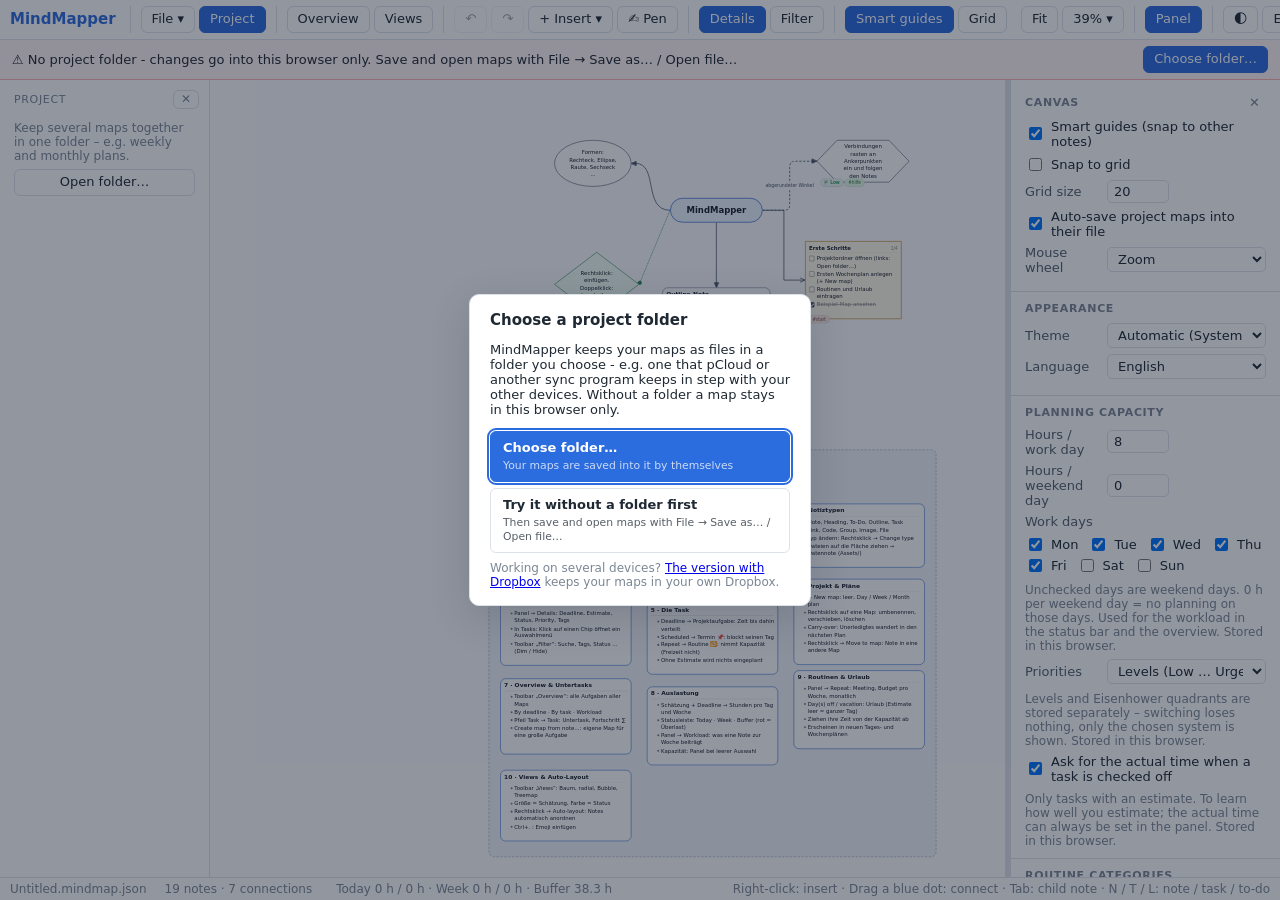
==== commit deaae6b2: "Pen mode takes over drawing: shapes (8 kinds, dashed / filled), lasso to move / resize / delete, sha" ====
--- a/index.html
+++ b/index.html
@@ -36,7 +36,6 @@
         <button data-action="undo" title="Undo (Ctrl+Z)">↶</button>
         <button data-action="redo" title="Redo (Ctrl+Y)">↷</button>
         <button data-action="insertMenu" id="insert-btn" title="Insert a note (or right-click the canvas)">+ Insert ▾</button>
-        <button data-action="drawMenu" id="draw-btn" title="Draw a rectangle, ellipse, line or arrow">✎ Draw ▾</button>
         <button data-action="togglePen" data-toggle="penMode" id="pen-btn" title="Freehand with a pen or the mouse – fingers keep moving the map (P)">✍ Pen</button>
       </div>
       <div class="tb-group">
@@ -68,6 +67,7 @@
       <aside id="sidebar"></aside>
       <div id="viewport" tabindex="0">
         <div id="world">
+          <div id="page-layer"></div>
           <div id="group-layer"></div>
           <svg id="edge-layer" class="layer-svg"></svg>
           <div id="node-layer"></div>
@@ -132,6 +132,7 @@
   <script src="js/workload.js"></script>
   <script src="js/routines.js"></script>
   <script src="js/diary.js"></script>
+  <script src="js/notebook.js"></script>
   <script src="js/main.js"></script>
 </body>
 </html>
--- a/css/app.css
+++ b/css/app.css
@@ -509,6 +509,60 @@
 }
 #group-layer, #node-layer, #label-layer, #overlay-node-layer, #ui-layer { position: absolute; left: 0; top: 0; }
 
+/* ---- Blocks (notebook.js): A4 paper sheets below the notes -------------------- */
+#page-layer { position: absolute; left: 0; top: 0; pointer-events: none; }
+#viewport.block-mode { background-color: color-mix(in srgb, var(--canvas) 78%, #7a8494); }
+#viewport.block-mode.show-grid { background-image: none; } /* the pages have their own ruling */
+/* the paper stays light in the dark theme: what is written on it keeps the light colours */
+#viewport.block-mode #world {
+  --text: #1f2933; --muted: #7b8794; --label: #52606d; --border: #dde2e9; --panel: #ffffff;
+  --chip-bg: #ffffff; --chip-text: #4a5568; --chip-border: #e2e8f0; --mix-base: white; --mix-ink: black;
+  --track: #e2e8f0; --line-soft: rgba(0, 0, 0, 0.12); --input-bg: #ffffff; --btn-bg: #ffffff;
+  color-scheme: light; color: var(--text);
+}
+.nb-page {
+  position: absolute;
+  background-color: var(--nb-paper, #fdfdf8);
+  box-shadow: 0 1px 3px rgba(0, 0, 0, 0.18), 0 6px 18px rgba(0, 0, 0, 0.12);
+  --nb-line: 30px; /* ~8 mm lines */
+  --nb-sq: 18.9px; /* 5 mm squares / dots */
+}
+.nb-page[data-ruling="lines"] { background-image: repeating-linear-gradient(to bottom, transparent 0, transparent calc(var(--nb-line) - 1px), rgba(0, 0, 0, 0.1) calc(var(--nb-line) - 1px), rgba(0, 0, 0, 0.1) var(--nb-line)); background-position: 0 calc(var(--nb-head) + 8px); }
+.nb-page[data-ruling="grid"] { background-image: linear-gradient(rgba(0, 0, 0, 0.1) 1px, transparent 1px), linear-gradient(90deg, rgba(0, 0, 0, 0.1) 1px, transparent 1px); background-size: var(--nb-sq) var(--nb-sq); }
+.nb-page[data-ruling="dots"] { background-image: radial-gradient(rgba(0, 0, 0, 0.22) 1px, transparent 1.3px); background-size: var(--nb-sq) var(--nb-sq); }
+.nb-head {
+  position: absolute; left: 0; right: 0; top: 0; height: var(--nb-head);
+  display: flex; justify-content: space-between; align-items: center; gap: 12px;
+  padding: 0 18px; font-size: 11px; color: #8a929c; background: var(--nb-paper, #fdfdf8);
+  border-bottom: 1px solid rgba(0, 0, 0, 0.08); white-space: nowrap; overflow: hidden;
+}
+.nb-head span:first-child { overflow: hidden; text-overflow: ellipsis; font-weight: 600; }
+.node.offpage { display: none !important; } /* far from the screen: not laid out, not painted */
+#nb-bar {
+  position: fixed; z-index: 55; transform: translateX(-50%);
+  display: flex; align-items: center; gap: 4px; max-width: calc(100vw - 16px); overflow-x: auto;
+  padding: 6px 8px; background: var(--panel); border: 1px solid var(--border); border-radius: 14px;
+  box-shadow: 0 4px 16px var(--shadow); touch-action: manipulation; user-select: none;
+}
+#nb-bar[hidden] { display: none; }
+#nb-bar button { flex: none; min-width: 40px; height: 40px; border-radius: 10px; padding: 0 8px; font-size: 18px; display: inline-flex; align-items: center; justify-content: center; }
+#nb-bar button.nb-label { font-size: 13px; min-width: 96px; font-variant-numeric: tabular-nums; }
+#nb-bar button.active { background: var(--accent-soft); border-color: var(--accent); color: var(--text); }
+#nb-bar button.dim { opacity: 0.4; }
+#nb-bar .nb-t { font: 700 18px/1 Georgia, "Times New Roman", serif; }
+#nb-bar .nb-sep { flex: none; width: 1px; height: 28px; background: var(--border); margin: 0 2px; }
+/* pictures of a block (notebook.js showPictures) */
+#nb-pictures { width: min(760px, calc(100vw - 32px)); }
+.nb-pic-grid { display: grid; grid-template-columns: repeat(auto-fill, minmax(150px, 1fr)); gap: 10px; max-height: 60vh; overflow-y: auto; margin: 8px 0; }
+.nb-pic { border: 1px solid var(--border); border-radius: 8px; overflow: hidden; background: var(--subtle-bg); }
+.nb-pic.unused { border-style: dashed; opacity: 0.85; }
+.nb-pic-thumb { height: 110px; display: flex; align-items: center; justify-content: center; background: #fff; color: #7b8794; font-size: 12px; }
+.nb-pic-thumb img { max-width: 100%; max-height: 100%; object-fit: contain; }
+.nb-pic-info { display: flex; flex-wrap: wrap; align-items: center; gap: 4px; padding: 6px; font-size: 12px; color: var(--muted); }
+.nb-pic-info button { padding: 2px 8px; }
+.nb-pic-info span:first-child { flex: 1 0 100%; }
+.nb-pic-unused { display: inline-flex; align-items: center; gap: 4px; color: var(--danger); }
+
 /* ---- Notes -------------------------------------------------------------- */
 
 .node {
@@ -545,6 +599,8 @@
 #viewport.inking, #viewport.inking .node, #viewport.inking .node *, #viewport.inking .draw-hit { cursor: crosshair; }
 #viewport.inking.erasing, #viewport.inking.erasing * { cursor: cell; }
 .ink-live { position: absolute; left: 0; top: 0; overflow: visible; pointer-events: none; }
+.ink-live .ink-snap { fill: none; stroke: var(--accent); } /* where the end of a line snaps (ink.js line tool) */
+#ink-palette .ink-t { font: 700 18px/1 Georgia, "Times New Roman", serif; }
 #ink-palette {
   position: fixed; z-index: 60; left: 50%; transform: translateX(-50%);
   display: flex; align-items: center; gap: 4px; max-width: calc(100vw - 16px); overflow-x: auto;
@@ -556,12 +612,18 @@
 #ink-palette button.active { background: var(--accent-soft); border-color: var(--accent); }
 #ink-palette .ink-sep { flex: none; width: 1px; height: 28px; background: var(--border); margin: 0 2px; }
 #ink-palette .ink-color { flex: none; width: 32px; min-width: 32px; height: 32px; padding: 0; border-radius: 50%; background: var(--c); border: 2px solid var(--panel); box-shadow: 0 0 0 1px var(--border); cursor: pointer; position: relative; }
-#ink-palette .ink-color.active { box-shadow: 0 0 0 2px var(--accent); }
+#ink-palette button.active { color: var(--text); } /* readable label / "T" on the light blue */
+#ink-palette .ink-color.active { background: var(--c); box-shadow: 0 0 0 2px var(--accent); } /* the chosen colour stays visible */
 #ink-palette .ink-own { background: conic-gradient(#ef4444, #f59e0b, #22c55e, #3b82f6, #a855f7, #ef4444); overflow: hidden; }
 #ink-palette .ink-own.active { background: var(--c); }
 #ink-palette .ink-own input { position: absolute; inset: 0; width: 100%; height: 100%; opacity: 0; cursor: pointer; border: 0; padding: 0; }
 #ink-palette .ink-width i { display: block; width: var(--w); height: var(--w); max-width: 24px; max-height: 24px; border-radius: 50%; background: currentColor; }
 #ink-palette[hidden] { display: none; }
+#ink-palette .ink-shape path { fill: none; stroke: currentColor; stroke-width: 2; stroke-linejoin: round; stroke-linecap: round; }
+#ink-palette button.ink-kind { min-width: 36px; padding: 0 4px; }
+#ink-palette .ink-lasso-icon { font-size: 22px; line-height: 1; font-weight: 400; }
+#ink-palette button:disabled { opacity: 0.4; }
+#ink-palette.compact [data-ink-tool] span { display: none; }
 @media (max-width: 600px) { #ink-palette button span { display: none; } }
 .node.editing { cursor: text; }
 
@@ -1266,16 +1328,18 @@
 }
 .ov-derived:hover { background: var(--accent-soft); border-color: var(--accent); }
 .ov-derived.disabled { color: var(--muted); opacity: 0.45; cursor: default; }
-.ov-head .ov-type, .ov-head .ov-status, .ov-head .ov-prio { max-width: 130px; }
+.ov-head .ov-type, .ov-head .ov-tag, .ov-head .ov-status, .ov-head .ov-prio { max-width: 130px; }
 
 /* ---- Workload (status bar, panel preview, overview page) ----------------- */
 
 #status-load { cursor: pointer; padding: 0 6px; border-radius: 4px; white-space: nowrap; }
 #status-load:hover { background: var(--accent-soft); }
 #status-load.over { color: var(--danger); font-weight: 600; }
+#status-load .status-part { text-decoration: underline dotted; text-underline-offset: 2px; }
+#status-load .status-part:hover { color: var(--accent); }
 .load-box { display: flex; flex-direction: column; gap: 3px; font-size: 12px; }
 .load-box .over, .load-row.over .load-val, .load-row.over .load-buf { color: var(--danger); font-weight: 600; }
-.load-row { display: grid; grid-template-columns: minmax(0, 220px) 1fr 110px 130px; gap: 10px; align-items: center; padding: 4px 8px; font-size: 13px; }
+.load-row { display: grid; grid-template-columns: minmax(0, 220px) 1fr 110px 150px; gap: 10px; align-items: center; padding: 4px 8px; font-size: 13px; }
 .load-label { white-space: nowrap; overflow: hidden; text-overflow: ellipsis; }
 /* buffer rows: the main tasks due that day, a click opens the task */
 .load-tasks { display: inline-block; white-space: normal; font-size: 12px; line-height: 1.35; margin-top: 2px; }
@@ -1283,6 +1347,19 @@
 .load-task:hover { text-decoration: underline; }
 .load-val, .load-buf { text-align: right; font-variant-numeric: tabular-nums; color: var(--muted); white-space: nowrap; }
 .load-buf { overflow: hidden; text-overflow: ellipsis; }
+/* workload page: the numbers fold out the routines / appointments behind them */
+.load-buf-toggle { cursor: pointer; border-radius: 4px; }
+.load-buf-toggle:hover, .load-buf-toggle:focus-visible { color: var(--accent); background: var(--accent-soft); outline: none; }
+.load-caret { display: inline-block; margin-left: 4px; font-size: 10px; transition: transform .15s; transform: rotate(-90deg); }
+.load-buf-toggle.open .load-caret { transform: none; }
+.load-taken { margin: 0 8px 6px auto; padding: 6px 10px; max-width: 420px; font-size: 12px; line-height: 1.45; color: var(--label); background: var(--accent-soft); border-radius: 6px; }
+.load-taken .lt-head { font-weight: 600; color: var(--text); }
+.load-taken .lt-head + .lt-item { margin-top: 1px; }
+.load-taken .lt-item { padding-left: 16px; }
+.load-taken .lt-item + .lt-head { margin-top: 4px; }
+.load-note { margin-bottom: 4px; }
+.load-taken.load-jump { margin: 0 0 8px; max-width: none; }
+.load-taken .load-task { display: block; white-space: nowrap; overflow: hidden; text-overflow: ellipsis; }
 .load-bar { display: block; height: 10px; border-radius: 5px; background: var(--track); overflow: hidden; }
 .load-bar > span { display: block; height: 100%; background: #38a169; border-radius: 5px; }
 .load-bar.tight > span { background: #d69e2e; }
@@ -1532,7 +1609,10 @@
   .dlg-buttons { flex-wrap: wrap; }
   #views-dialog, #overview-dialog, #diary-dialog { box-sizing: border-box; width: 100vw; height: 100vh; height: 100dvh; border-radius: 0; }
   /* overview: two-line rows - the map name and the "↗ map" button below the title */
-  .ov-row { grid-template-columns: 20px minmax(0, 1fr) auto; grid-template-areas: "s t c" "s n m" "s p p"; row-gap: 2px; }
+  /* the chips take at most half the width (they wrap), so the title always has room */
+  .ov-row { grid-template-columns: 20px minmax(0, 1fr) fit-content(50%); grid-template-areas: "s t c" "s n m" "s p p"; row-gap: 2px; }
+  .ov-row > .ov-chips { min-width: 0; }
+  .ov-row > .ov-chips .chip { display: inline-block; max-width: 100%; overflow: hidden; text-overflow: ellipsis; line-height: 18px; }
   .ov-row > .status-ico { grid-area: s; }
   .ov-row > .ov-title { grid-area: t; }
   .ov-row > .ov-chips { grid-area: c; }
@@ -1562,7 +1642,7 @@
   .ov-head { cursor: auto; padding: 8px 10px; gap: 6px; }
   .ov-head h3 { font-size: 14px; }
   .ov-search { width: 120px; flex: 1 1 120px; }
-  .ov-head .ov-type, .ov-head .ov-status, .ov-head .ov-prio { max-width: 110px; flex: 1 1 90px; }
+  .ov-head .ov-type, .ov-head .ov-tag, .ov-head .ov-status, .ov-head .ov-prio { max-width: 110px; flex: 1 1 90px; }
   .ov-list { padding: 4px 8px 12px; }
 }
 @media (max-height: 500px) {
@@ -1633,3 +1713,7 @@
   .dy-spacer { display: none; }
   .dy-scroll { padding: 10px 6px; }
 }
+/* a block (export.js printPages): one page per A4 sheet, in its real size */
+#map-print .mp-sheet { break-after: page; contain: strict; overflow: clip; } /* the moved copy must not reach past its sheet */
+#map-print .mp-sheet:last-child { break-after: auto; }
+#map-print .nb-page { box-shadow: none; }
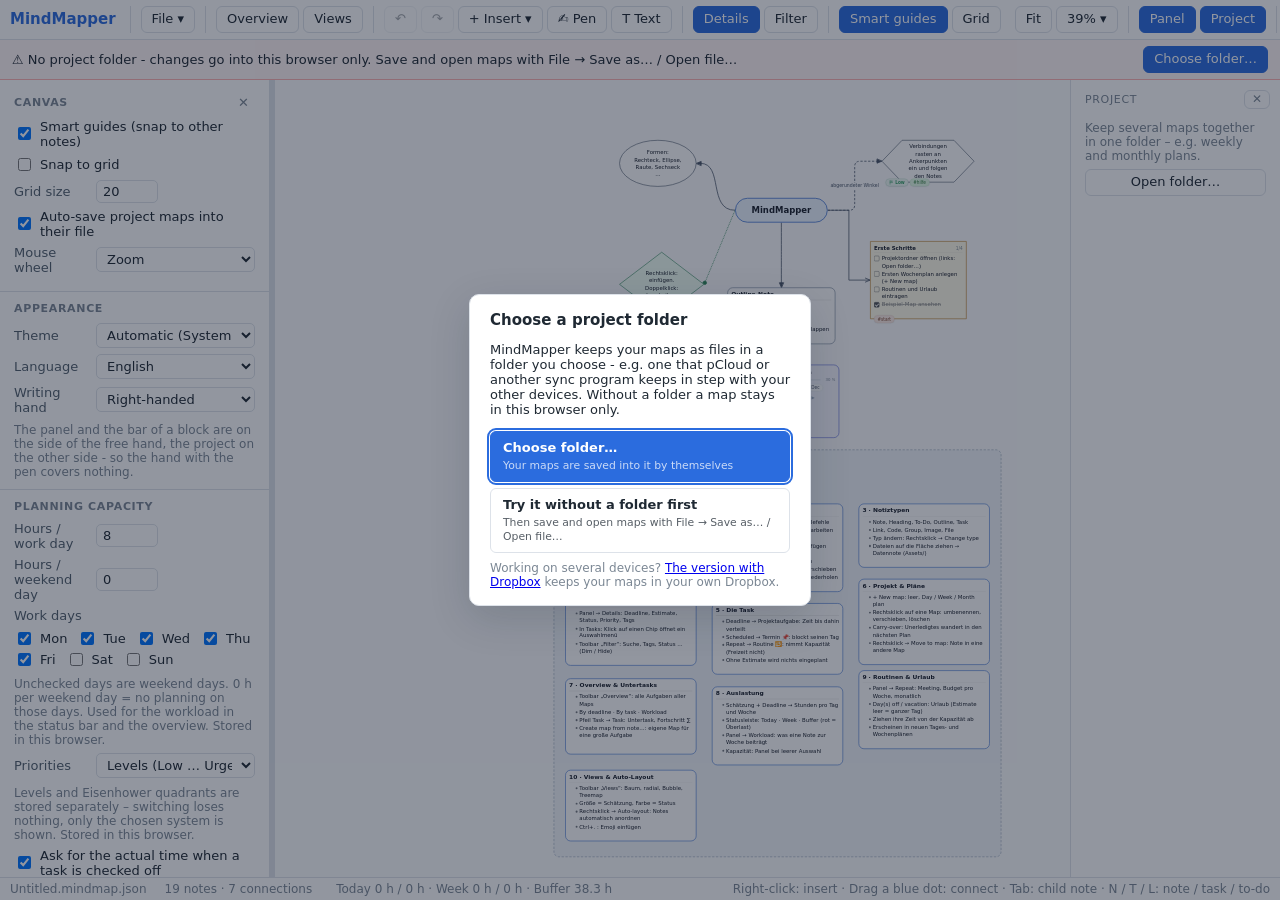
==== commit 2c36bafc: "Text tool of its own (Shift+T), notes top-aligned, Panel/Project side by side "T Text" is no longer " ====
--- a/index.html
+++ b/index.html
@@ -1,8 +1,11 @@
 <!doctype html>
-<html lang="en">
+<html lang="en" translate="no">
 <head>
   <meta charset="utf-8">
   <meta name="viewport" content="width=device-width, initial-scale=1">
+  <!-- MindMapper has its own languages (EN / DE button): no machine translation by the
+       browser, it turned "Cancel" into "Stornieren" and "Free" into "kostenlos" -->
+  <meta name="google" content="notranslate">
   <!--
     Local-only version: the browser blocks every connection to other servers
     (no cloud, no images or scripts from the web). Everything comes from this
@@ -23,10 +26,9 @@
       <div class="tb-group">
         <span class="brand">MindMapper</span>
       </div>
-      <!-- groups by purpose, separated by thin lines: files | overview | editing | display | arranging … view | panel | app -->
+      <!-- groups by purpose, separated by thin lines: files | overview | editing | display | arranging … view | panel + project | app -->
       <div class="tb-group">
         <button data-action="fileMenu" id="file-btn" title="New map, open, save, save as, PDF / print">File ▾</button>
-        <button data-action="toggleProject" data-toggle="showProject" title="Project folder with several maps">Project</button>
       </div>
       <div class="tb-group">
         <button data-action="overview" title="Tasks of all maps in the project folder">Overview</button>
@@ -37,6 +39,7 @@
         <button data-action="redo" title="Redo (Ctrl+Y)">↷</button>
         <button data-action="insertMenu" id="insert-btn" title="Insert a note (or right-click the canvas)">+ Insert ▾</button>
         <button data-action="togglePen" data-toggle="penMode" id="pen-btn" title="Freehand with a pen or the mouse – fingers keep moving the map (P)">✍ Pen</button>
+        <button data-action="textTool" id="text-btn" title="Text: the next click places a text (Shift+T)">T Text</button>
       </div>
       <div class="tb-group">
         <button data-action="toggleMeta" data-toggle="showMeta" title="Show deadline, estimate, priority and tags below notes">Details</button>
@@ -50,7 +53,9 @@
         <button data-action="fit" title="Fit map to window (Shift+1)">Fit</button>
         <button data-action="zoomMenu" id="zoom-label" title="Zoom: in, out, 100 %">100% ▾</button>
       </div>
-      <div class="tb-group">
+      <div class="tb-group tb-sides">
+        <!-- panel and project side by side, in the order of their sides (flipped with the writing hand, panel.js) -->
+        <button data-action="toggleProject" data-toggle="showProject" title="Project folder with several maps">Project</button>
         <button data-action="togglePanel" data-toggle="showPanel" title="Toggle properties panel">Panel</button>
       </div>
       <div class="tb-group">
@@ -110,6 +115,7 @@
   <script src="js/links.js"></script>
   <script src="js/images.js"></script>
   <script src="js/files.js"></script>
+<script src="js/audio.js"></script>
   <script src="js/editing.js"></script>
   <script src="js/actions.js"></script>
   <script src="js/interaction.js"></script>
--- a/css/app.css
+++ b/css/app.css
@@ -155,6 +155,8 @@
 .tb-group + .tb-group:not(.tb-right) { border-left: 1px solid var(--border); padding-left: 10px; margin-left: -4px; }
 #toolbar::-webkit-scrollbar { display: none; }
 .tb-right { margin-left: auto; }
+/* "Project" and "Panel" side by side, each towards its side: right-handed the panel is on the left */
+#toolbar.hand-right .tb-sides { flex-direction: row-reverse; }
 .brand { font-weight: 700; font-size: 15px; color: var(--accent); margin-right: 4px; }
 
 button {
@@ -187,6 +189,20 @@
 #main.with-sidebar:not(.with-panel) { grid-template-columns: 210px minmax(0, 1fr); }
 #main:not(.with-panel) #panel,
 #main:not(.with-panel) #panel-resizer { display: none; }
+/* right-handed (settings.hand, panel.js applyLayout): mirrored - the panel on the left for the
+   hand without the pen, the project on the right. Phones: see the media query at the end. */
+@media (min-width: 601px) {
+  #main.hand-right { grid-template-columns: var(--panel-w, 270px) 5px minmax(0, 1fr); }
+  #main.hand-right.with-sidebar { grid-template-columns: var(--panel-w, 270px) 5px minmax(0, 1fr) 210px; }
+  #main.hand-right:not(.with-panel) { grid-template-columns: minmax(0, 1fr); }
+  #main.hand-right.with-sidebar:not(.with-panel) { grid-template-columns: minmax(0, 1fr) 210px; }
+  #main.hand-right #panel { order: 1; border-left: none; border-right: 1px solid var(--border); }
+  #main.hand-right #panel-resizer { order: 2; }
+  #main.hand-right #viewport { order: 3; }
+  #main.hand-right #sidebar { order: 4; border-right: none; border-left: 1px solid var(--border); }
+}
+#main.hand-right #panel-expand-btn { right: auto; left: 0; border-right: 1px solid var(--border); border-left: none;
+  border-radius: 0 8px 8px 0; box-shadow: 2px 0 8px var(--shadow); }
 
 /* drag handle between canvas and panel */
 #panel-resizer {
@@ -301,6 +317,35 @@
 .act-title { font-weight: 600; margin-bottom: 4px; overflow-wrap: anywhere; }
 .act-row .row { gap: 6px; }
 .conflict-dialog { max-width: 520px; }
+/* crop an image (images.js askCrop) */
+.crop-dlg { width: auto; max-width: 94vw; box-sizing: border-box; }
+.crop-wrap { display: flex; justify-content: center; }
+.crop-stage {
+  position: relative; padding: 14px; overflow: hidden; line-height: 0; border-radius: 6px;
+  background: repeating-conic-gradient(#cfd4dc 0 25%, #f2f4f7 0 50%) 0 0 / 16px 16px; /* shows transparency */
+  touch-action: none; user-select: none; -webkit-user-select: none; cursor: crosshair;
+}
+.crop-stage img { display: block; max-width: min(84vw, 900px); max-height: 60vh; pointer-events: none; }
+.crop-frame {
+  position: absolute; cursor: move; box-sizing: border-box;
+  border: 1px solid #fff; outline: 1px dashed rgba(0, 0, 0, 0.6);
+  box-shadow: 0 0 0 9999px rgba(15, 23, 42, 0.55);
+}
+.crop-frame[hidden] { display: none; }
+.crop-h {
+  position: absolute; width: 14px; height: 14px; margin: -7px 0 0 -7px; box-sizing: border-box;
+  background: #fff; border: 2px solid var(--accent); border-radius: 3px;
+}
+@media (pointer: coarse) { .crop-h { width: 26px; height: 26px; margin: -13px 0 0 -13px; } }
+.crop-h[data-h="nw"] { left: 0; top: 0; cursor: nwse-resize; }
+.crop-h[data-h="n"] { left: 50%; top: 0; cursor: ns-resize; }
+.crop-h[data-h="ne"] { left: 100%; top: 0; cursor: nesw-resize; }
+.crop-h[data-h="e"] { left: 100%; top: 50%; cursor: ew-resize; }
+.crop-h[data-h="se"] { left: 100%; top: 100%; cursor: nwse-resize; }
+.crop-h[data-h="s"] { left: 50%; top: 100%; cursor: ns-resize; }
+.crop-h[data-h="sw"] { left: 0; top: 100%; cursor: nesw-resize; }
+.crop-h[data-h="w"] { left: 0; top: 50%; cursor: ew-resize; }
+.crop-ratios { display: flex; flex-wrap: wrap; gap: 4px; margin-top: 10px; }
 /* routine categories (panel settings) and leisure routines (workload page) */
 .cat-row { display: flex; align-items: center; gap: 4px; margin-bottom: 4px; }
 .cat-row input[type="text"] { flex: 1; min-width: 0; }
@@ -485,6 +530,12 @@
   -webkit-touch-callout: none; /* no "copy / share" bubble on a long press (touch.js uses it for the menu) */
   touch-action: none;
 }
+/* A note being written with the stylus: Android / Chrome offer the stylus handwriting
+   recognition (writing turned into text) only where touch-action allows "auto" or
+   "manipulation" - "none" turns it off. So while a text is edited and the stylus is near
+   (ink.js penNearNow, also hovering) the map allows it; fingers keep moving and zooming the
+   map, and without editing everything belongs to the map (touch.js, ink.js). */
+#viewport.text-editing.pen-near, #viewport.text-editing.pen-near .editing { touch-action: manipulation; }
 #viewport.show-grid {
   background-image: radial-gradient(circle at 1px 1px, var(--grid-dot) 1px, transparent 1.4px);
 }
@@ -530,6 +581,19 @@
 .nb-page[data-ruling="lines"] { background-image: repeating-linear-gradient(to bottom, transparent 0, transparent calc(var(--nb-line) - 1px), rgba(0, 0, 0, 0.1) calc(var(--nb-line) - 1px), rgba(0, 0, 0, 0.1) var(--nb-line)); background-position: 0 calc(var(--nb-head) + 8px); }
 .nb-page[data-ruling="grid"] { background-image: linear-gradient(rgba(0, 0, 0, 0.1) 1px, transparent 1px), linear-gradient(90deg, rgba(0, 0, 0, 0.1) 1px, transparent 1px); background-size: var(--nb-sq) var(--nb-sq); }
 .nb-page[data-ruling="dots"] { background-image: radial-gradient(rgba(0, 0, 0, 0.22) 1px, transparent 1.3px); background-size: var(--nb-sq) var(--nb-sq); }
+/* music staves: five lines 2 mm apart, a staff every 20 mm, 12 mm in from the edges */
+.nb-page[data-ruling="staff"] {
+  --st: 7.56px; --st-c: rgba(0, 0, 0, 0.42);
+  background-image: repeating-linear-gradient(to bottom,
+    var(--st-c) 0, var(--st-c) 1px, transparent 1px, transparent var(--st),
+    var(--st-c) var(--st), var(--st-c) calc(var(--st) + 1px), transparent calc(var(--st) + 1px), transparent calc(2 * var(--st)),
+    var(--st-c) calc(2 * var(--st)), var(--st-c) calc(2 * var(--st) + 1px), transparent calc(2 * var(--st) + 1px), transparent calc(3 * var(--st)),
+    var(--st-c) calc(3 * var(--st)), var(--st-c) calc(3 * var(--st) + 1px), transparent calc(3 * var(--st) + 1px), transparent calc(4 * var(--st)),
+    var(--st-c) calc(4 * var(--st)), var(--st-c) calc(4 * var(--st) + 1px), transparent calc(4 * var(--st) + 1px), transparent 75.6px);
+  background-size: calc(100% - 90px) calc(100% - var(--nb-head) - 50px);
+  background-position: 45px calc(var(--nb-head) + 30px);
+  background-repeat: no-repeat;
+}
 .nb-head {
   position: absolute; left: 0; right: 0; top: 0; height: var(--nb-head);
   display: flex; justify-content: space-between; align-items: center; gap: 12px;
@@ -551,6 +615,12 @@
 #nb-bar button.dim { opacity: 0.4; }
 #nb-bar .nb-t { font: 700 18px/1 Georgia, "Times New Roman", serif; }
 #nb-bar .nb-sep { flex: none; width: 1px; height: 28px; background: var(--border); margin: 0 2px; }
+/* upright at the edge of the free hand (notebook.js placeBar) */
+#nb-bar.vertical { flex-direction: column; transform: translateY(-50%); max-width: none; overflow-x: hidden; overflow-y: auto; padding: 8px 6px; }
+#nb-bar.vertical .nb-sep { width: 28px; height: 1px; margin: 2px 0; }
+#nb-bar.vertical button.nb-label { min-width: 40px; height: auto; min-height: 40px; padding: 4px 2px; flex-direction: column; gap: 0; font-size: 15px; line-height: 1.1; }
+#nb-bar.vertical button.nb-label small { font-size: 11px; color: var(--muted); }
+#nb-bar.vertical button[data-nb="prev"], #nb-bar.vertical button[data-nb="next"] { font-size: 15px; }
 /* pictures of a block (notebook.js showPictures) */
 #nb-pictures { width: min(760px, calc(100vw - 32px)); }
 .nb-pic-grid { display: grid; grid-template-columns: repeat(auto-fill, minmax(150px, 1fr)); gap: 10px; max-height: 60vh; overflow-y: auto; margin: 8px 0; }
@@ -585,6 +655,9 @@
   overflow-wrap: anywhere;
 }
 .node-content > * { width: 100%; margin-block: auto; }
+/* Markdown notes, diary entries and texts without a frame begin at the top, like a page */
+.node[data-type="markdown"] .node-content > *, .node[data-type="diary"] .node-content > *,
+.node.plain-text .node-content > * { margin-block: 0 auto; }
 .node.selected { outline: 1.5px solid var(--accent); outline-offset: 3px; border-radius: 2px; }
 
 /* drawings (draw.js): clicks pass through, only the line (or a fill) takes them */
@@ -593,6 +666,7 @@
 .node[data-type="draw"].filled .node-shape path:first-child { pointer-events: fill; cursor: move; }
 .node[data-type="draw"].selected { outline-style: dashed; }
 #viewport.drawing, #viewport.drawing .node, #viewport.drawing .draw-hit { cursor: crosshair; }
+#viewport.texting, #viewport.texting .node, #viewport.texting .draw-hit { cursor: text; }
 .node[data-type="draw"] .node-shape { overflow: visible; } /* a wider line is not cut off at the box */
 
 /* freehand (ink.js): pen mode, the stroke being written, the palette */
@@ -601,6 +675,9 @@
 .ink-live { position: absolute; left: 0; top: 0; overflow: visible; pointer-events: none; }
 .ink-live .ink-snap { fill: none; stroke: var(--accent); } /* where the end of a line snaps (ink.js line tool) */
 #ink-palette .ink-t { font: 700 18px/1 Georgia, "Times New Roman", serif; }
+/* the text tool (draw.js): its name at the front of the palette, not a button */
+#ink-palette .ink-label { flex: none; display: inline-flex; align-items: center; gap: 4px; height: 40px; padding: 0 8px; border-radius: 10px; background: var(--accent-soft); color: var(--text); }
+#ink-palette .ink-label span { font-size: 13px; }
 #ink-palette {
   position: fixed; z-index: 60; left: 50%; transform: translateX(-50%);
   display: flex; align-items: center; gap: 4px; max-width: calc(100vw - 16px); overflow-x: auto;
@@ -1251,6 +1328,39 @@
 .file-title { font-weight: 600; white-space: nowrap; overflow: hidden; text-overflow: ellipsis; }
 .file-title:empty::before { content: var(--ph-file, "File note"); color: var(--muted); font-weight: 400; }
 .file-sub { font-size: 11px; color: var(--muted); white-space: nowrap; overflow: hidden; text-overflow: ellipsis; }
+/* audio notes (audio.js): ▶ instead of the badge, a thin bar to seek */
+.audio-btn {
+  display: inline-flex; align-items: center; justify-content: center;
+  width: 34px; height: 34px; border-radius: 50%; font-size: 13px; line-height: 1;
+  color: #fff; background: var(--accent); border: 1px solid var(--accent);
+}
+.audio-btn.playing { background: var(--accent-hover); letter-spacing: -2px; }
+.audio-bar {
+  position: relative; height: 4px; margin-top: 6px; border-radius: 2px; cursor: pointer;
+  background: var(--border);
+}
+.audio-bar::before { content: ""; position: absolute; inset: -6px 0; } /* bigger target to hit */
+.audio-bar > span { position: absolute; left: 0; top: 0; bottom: 0; width: 0; border-radius: 2px; background: var(--accent); }
+/* recording dialog */
+.rec-row { display: flex; align-items: center; gap: 10px; margin: 6px 0 4px; }
+.rec-dot { width: 14px; height: 14px; border-radius: 50%; background: #e03131; animation: rec-blink 1.2s ease-in-out infinite; }
+.rec-dialog.paused .rec-dot { animation: none; background: var(--muted); }
+@keyframes rec-blink { 50% { opacity: 0.3; } }
+.rec-time { font-size: 22px; font-variant-numeric: tabular-nums; min-width: 4em; }
+.rec-level { flex: 1; height: 6px; border-radius: 3px; background: var(--border); overflow: hidden; }
+/* "Clean up Assets/" (files.js showOrphans) */
+.assets-dialog .dlg { width: min(560px, 92vw); box-sizing: border-box; }
+.as-list { display: flex; flex-direction: column; gap: 2px; max-height: 50vh; overflow: auto; border: 1px solid var(--border); border-radius: 6px; padding: 4px; }
+.as-row { display: flex; align-items: center; gap: 8px; padding: 4px 6px; border-radius: 4px; cursor: pointer; }
+.as-row:hover { background: var(--accent-soft); }
+.as-row .file-badge { min-width: 30px; height: 24px; font-size: 9px; }
+.as-name { flex: 1; min-width: 0; overflow: hidden; text-overflow: ellipsis; white-space: nowrap; }
+.as-meta { flex: none; font-size: 11px; color: var(--muted); }
+.as-row button { flex: none; padding: 1px 7px; }
+.hint.warn { color: var(--danger); }
+.sb-assets { margin-top: 14px; color: var(--muted); }
+button.primary.danger { background: var(--danger); border-color: var(--danger); color: #fff; }
+.rec-level > span { display: block; height: 100%; width: 0; background: #2f9e44; transition: width 0.08s; }
 
 /* a note that has a derived map gets a subtle marker on its border */
 .node.has-map > .node-shape { stroke-dasharray: 6 3; }
@@ -1482,6 +1592,9 @@
 .dy-page[data-ruling="lines"] { background-image: repeating-linear-gradient(to bottom, transparent 0, transparent calc(var(--dy-line) - 1px), rgba(0, 0, 0, 0.09) calc(var(--dy-line) - 1px), rgba(0, 0, 0, 0.09) var(--dy-line)); }
 .dy-page[data-ruling="grid"] { background-image: linear-gradient(rgba(0, 0, 0, 0.07) 1px, transparent 1px), linear-gradient(90deg, rgba(0, 0, 0, 0.07) 1px, transparent 1px); background-size: var(--dy-line) var(--dy-line); }
 .dy-page[data-ruling="dots"] { background-image: radial-gradient(rgba(0, 0, 0, 0.18) 1px, transparent 1.2px); background-size: var(--dy-line) var(--dy-line); }
+/* printing a block or a diary: "white" keeps the ruling on pure white, "plain" is pure white (MM.PRINT_BGS) */
+#map-print[data-bg="white"] .nb-page, #map-print[data-bg="white"] .nb-head, #diary-print[data-bg="white"] .dy-page { background-color: #fff !important; }
+#map-print[data-bg="plain"] .nb-page, #map-print[data-bg="plain"] .nb-head, #diary-print[data-bg="plain"] .dy-page { background: #fff !important; }
 .dy-day { margin: 0 0 18px; font-size: 1.5em; color: var(--dy-accent); border-bottom: 2px solid var(--dy-accent); padding-bottom: 4px; }
 .dy-none { color: #7b8794; font-style: italic; }
 .dy-entry { position: relative; margin: 0 0 var(--dy-line); padding: 0; border-radius: 6px; }
@@ -1661,6 +1774,7 @@
   #panel { position: absolute; left: 0; right: 0; bottom: 0; z-index: 30; max-height: 48%; overflow-y: auto;
     border-top: 1px solid var(--border); border-radius: 14px 14px 0 0; box-shadow: 0 -4px 18px var(--shadow); }
   #panel-resizer { display: none !important; }
+  #main.hand-right #sidebar { left: auto; right: 0; box-shadow: -4px 0 18px var(--shadow); }
 }
 
 /* ---- Touch screens: targets a finger can hit ------------------------------------ */
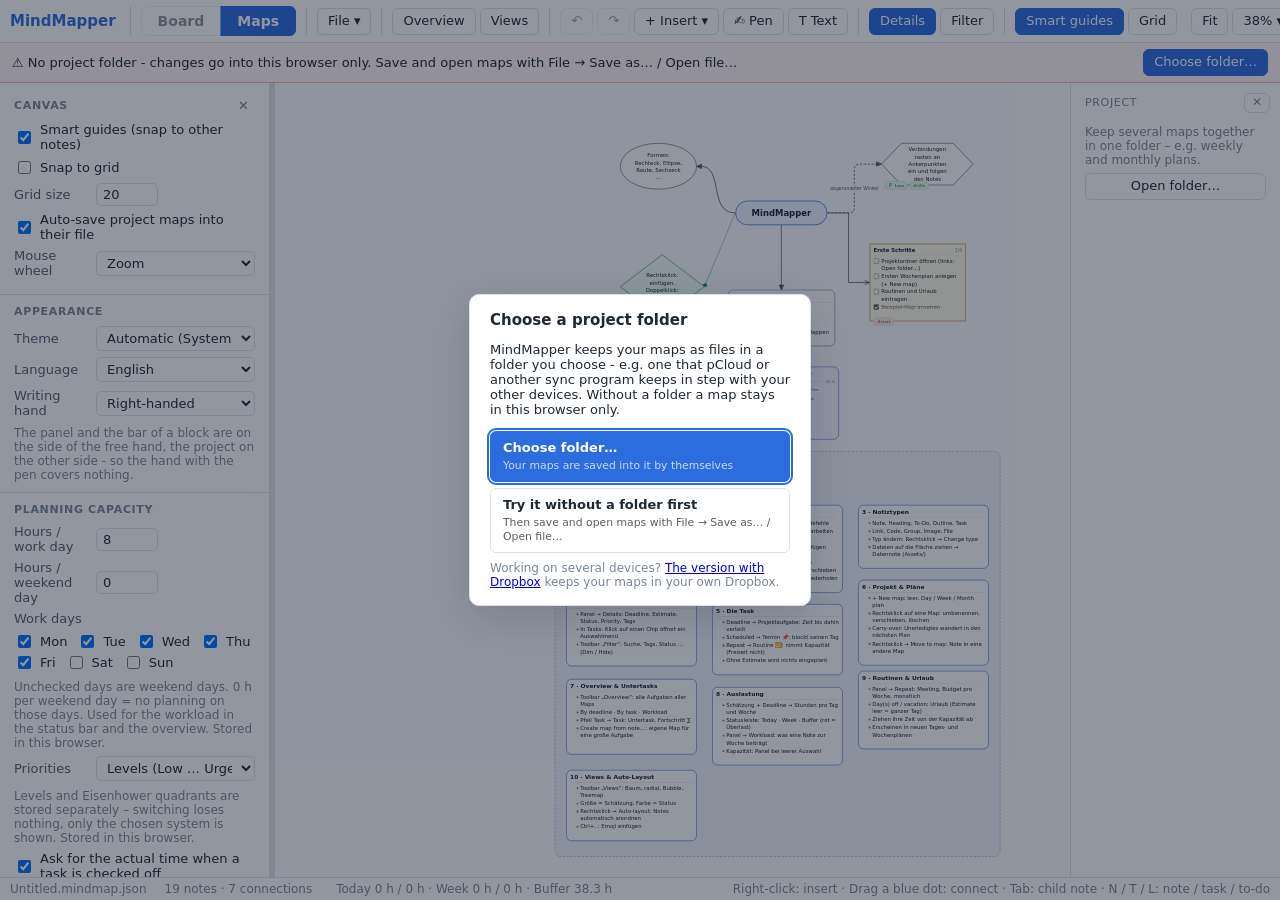
==== commit 2651733e: "Week board: Board | Maps modes, Scrumban board of one week (stage A) - New mode next to the maps (js" ====
--- a/index.html
+++ b/index.html
@@ -26,39 +26,45 @@
       <div class="tb-group">
         <span class="brand">MindMapper</span>
       </div>
-      <!-- groups by purpose, separated by thin lines: files | overview | editing | display | arranging … view | panel + project | app -->
-      <div class="tb-group">
+      <!-- the two modes (board.js): the week board to plan, the maps to think -->
+      <div class="tb-group tb-mode" role="group" aria-label="Mode">
+        <button data-action="setMode" data-value="board" id="mode-board" aria-pressed="false">Board</button>
+        <button data-action="setMode" data-value="maps" id="mode-maps" aria-pressed="true">Maps</button>
+      </div>
+      <!-- groups by purpose, separated by thin lines: files | overview | editing | display | arranging … view | panel + project | app;
+           tb-map / data-map-only: only in the maps mode -->
+      <div class="tb-group tb-map">
         <button data-action="fileMenu" id="file-btn" title="New map, open, save, save as, PDF / print">File ▾</button>
       </div>
       <div class="tb-group">
         <button data-action="overview" title="Tasks of all maps in the project folder">Overview</button>
-        <button data-action="views" title="Tree, radial, bubble and treemap view of this map (selected note = start)">Views</button>
+        <button data-action="views" data-map-only title="Tree, radial, bubble and treemap view of this map (selected note = start)">Views</button>
       </div>
-      <div class="tb-group">
+      <div class="tb-group tb-map">
         <button data-action="undo" title="Undo (Ctrl+Z)">↶</button>
         <button data-action="redo" title="Redo (Ctrl+Y)">↷</button>
         <button data-action="insertMenu" id="insert-btn" title="Insert a note (or right-click the canvas)">+ Insert ▾</button>
         <button data-action="togglePen" data-toggle="penMode" id="pen-btn" title="Freehand with a pen or the mouse – fingers keep moving the map (P)">✍ Pen</button>
         <button data-action="textTool" id="text-btn" title="Text: the next click places a text (Shift+T)">T Text</button>
       </div>
-      <div class="tb-group">
+      <div class="tb-group tb-map">
         <button data-action="toggleMeta" data-toggle="showMeta" title="Show deadline, estimate, priority and tags below notes">Details</button>
         <button data-action="toggleFilter" title="Filter notes by text, tags, priority, deadline">Filter</button>
       </div>
-      <div class="tb-group">
+      <div class="tb-group tb-map">
         <button data-action="toggleGuides" data-toggle="smartGuides" title="Snap to other notes (smart guides). Hold Alt while dragging to bypass.">Smart guides</button>
         <button data-action="toggleGrid" data-toggle="grid" title="Snap to grid">Grid</button>
       </div>
-      <div class="tb-group tb-right">
+      <div class="tb-group tb-right tb-map">
         <button data-action="fit" title="Fit map to window (Shift+1)">Fit</button>
         <button data-action="zoomMenu" id="zoom-label" title="Zoom: in, out, 100 %">100% ▾</button>
       </div>
-      <div class="tb-group tb-sides">
+      <div class="tb-group tb-sides tb-map">
         <!-- panel and project side by side, in the order of their sides (flipped with the writing hand, panel.js) -->
         <button data-action="toggleProject" data-toggle="showProject" title="Project folder with several maps">Project</button>
         <button data-action="togglePanel" data-toggle="showPanel" title="Toggle properties panel">Panel</button>
       </div>
-      <div class="tb-group">
+      <div class="tb-group tb-app">
         <button data-action="toggleTheme" id="theme-btn" title="Toggle theme (Light / Dark / Auto)">🌓</button>
         <button data-action="toggleLang" id="lang-btn" title="Switch language">EN</button>
         <button data-action="help" title="Handbook and example map">?</button>
@@ -87,6 +93,8 @@
       <aside id="panel"></aside>
       <button type="button" id="panel-expand-btn" title="Expand panel" aria-label="Expand panel">‹</button>
     </main>
+    <!-- the week board (board.js): instead of #main while the board mode is on -->
+    <section id="board" hidden></section>
 
     <footer id="statusbar">
       <span id="status-file"></span>
@@ -139,6 +147,7 @@
   <script src="js/routines.js"></script>
   <script src="js/diary.js"></script>
   <script src="js/notebook.js"></script>
+  <script src="js/board.js"></script>
   <script src="js/main.js"></script>
 </body>
 </html>
--- a/css/app.css
+++ b/css/app.css
@@ -1831,3 +1831,121 @@
 #map-print .mp-sheet { break-after: page; contain: strict; overflow: clip; } /* the moved copy must not reach past its sheet */
 #map-print .mp-sheet:last-child { break-after: auto; }
 #map-print .nb-page { box-shadow: none; }
+
+/* ---- Week board (board.js): the mode next to the maps ------------------------------- */
+
+/* Board | Maps: two big buttons at the start of the toolbar */
+.tb-mode button { font-weight: 600; padding: 5px 16px; font-size: 14px; }
+.tb-mode button:first-child { border-radius: 6px 0 0 6px; }
+.tb-mode button:last-child { border-radius: 0 6px 6px 0; margin-left: -5px; }
+.tb-mode button.unavailable:not(.active) { opacity: 0.5; }
+/* in the board mode: no map, no map tools */
+body.board-mode #main, body.board-mode #filterbar,
+body.board-mode #toolbar .tb-map, body.board-mode #toolbar [data-map-only],
+body.board-mode #ink-palette, body.board-mode #nb-bar { display: none !important; }
+body.board-mode #toolbar .tb-app { margin-left: auto; }
+
+#board {
+  grid-row: 4;
+  display: flex; flex-direction: column;
+  min-height: 0; min-width: 0;
+  background: var(--bg);
+  --bd-ok: #38a169; --bd-tight: #d69e2e; --bd-over: #e53e3e;
+}
+#board[hidden] { display: none; }
+#board.bd-busy .bd-head .bd-week::after { content: ' …'; }
+.bd-loading { padding: 16px; }
+
+.bd-head {
+  display: flex; flex-wrap: wrap; align-items: center; gap: 8px 16px;
+  padding: 8px 12px; background: var(--panel); border-bottom: 1px solid var(--border);
+}
+.bd-nav { display: flex; align-items: center; gap: 4px; }
+.bd-week { font-weight: 600; min-width: 12em; }
+.bd-kind { color: var(--muted); margin-left: 6px; }
+.bd-sums { display: flex; flex-wrap: wrap; gap: 6px 14px; align-items: center; }
+.bd-total { font-weight: 600; padding: 2px 8px; border-radius: 10px; border: 1px solid var(--border); }
+.bd-soll { color: var(--label); }
+.bd-actions { display: flex; gap: 4px; margin-left: auto; }
+
+.bd-fixed {
+  display: flex; flex-wrap: wrap; gap: 4px 6px; align-items: center;
+  padding: 6px 12px; background: var(--subtle-bg); border-bottom: 1px solid var(--border);
+  max-height: 30vh; overflow-y: auto;
+}
+.bd-fx-head { font-weight: 600; color: var(--label); margin-right: 4px; }
+.bd-fx {
+  display: inline-block; padding: 2px 8px; border-radius: 10px; white-space: nowrap;
+  background: var(--chip-bg); border: 1px solid var(--chip-border); color: var(--chip-text); cursor: pointer;
+}
+.bd-fx:hover { border-color: var(--accent-border); background: var(--accent-soft); }
+.bd-fx.done { opacity: 0.6; }
+.bd-fx.leisure { border-style: dashed; }
+.bd-fx-off { cursor: default; }
+.bd-fx.past { opacity: 0.45; }
+
+.bd-scroll { flex: 1; min-height: 0; overflow: auto; padding: 0 0 16px; }
+.bd-grid {
+  display: grid;
+  grid-template-columns: minmax(110px, 150px) repeat(4, minmax(190px, 1fr));
+  min-width: calc(150px + 4 * 190px);
+}
+.bd-corner, .bd-colhead {
+  position: sticky; top: 0; z-index: 2;
+  background: var(--panel); border-bottom: 1px solid var(--border);
+}
+.bd-colhead { padding: 8px 10px; font-weight: 700; font-size: 14px; border-left: 1px solid var(--border); }
+.bd-colnote { font-weight: 400; font-size: 11px; color: var(--muted); margin-top: 2px; }
+.bd-badge { display: inline-block; font-size: 12px; font-weight: 600; padding: 1px 8px; border-radius: 10px; margin-left: 4px;
+  background: var(--track); color: var(--text); }
+.bd-badge.bd-ok, .bd-total.bd-ok { background: var(--bd-ok); border-color: var(--bd-ok); color: #fff; }
+.bd-badge.bd-tight, .bd-total.bd-tight { background: var(--bd-tight); border-color: var(--bd-tight); color: #fff; }
+.bd-badge.bd-over, .bd-total.bd-over { background: var(--bd-over); border-color: var(--bd-over); color: #fff; }
+.bd-lanehead {
+  position: sticky; left: 0; z-index: 1;
+  padding: 10px; font-weight: 700; background: var(--panel);
+  border-bottom: 1px solid var(--border); border-right: 1px solid var(--border);
+  overflow-wrap: anywhere;
+}
+.bd-lanenums { display: flex; flex-direction: column; font-weight: 400; font-size: 12px; color: var(--label); margin-top: 4px; }
+.bd-cell {
+  display: flex; flex-direction: column; gap: 6px; padding: 8px;
+  border-bottom: 1px solid var(--border); border-left: 1px solid var(--border); min-height: 56px;
+}
+.bd-card {
+  background: var(--panel); border: 1px solid var(--border); border-radius: 8px; padding: 6px 8px;
+  box-shadow: 0 1px 2px var(--line-soft); cursor: pointer;
+}
+.bd-card:hover { border-color: var(--accent-border); }
+.bd-card.overdue { border-left: 3px solid var(--danger); }
+.bd-card.done .bd-title { text-decoration: line-through; color: var(--muted); }
+.bd-title { font-weight: 600; overflow-wrap: anywhere; }
+.bd-meta { display: flex; flex-wrap: wrap; gap: 2px 10px; font-size: 12px; color: var(--label); margin-top: 3px; }
+.bd-late { color: var(--danger); font-weight: 600; }
+.bd-noest { color: var(--muted); font-style: italic; }
+.bd-marks { display: flex; flex-wrap: wrap; gap: 4px; margin-top: 4px; }
+.bd-mark { font-size: 11px; padding: 0 6px; border-radius: 8px; border: 1px solid var(--accent-border); background: var(--accent-soft); }
+.bd-mark-soft { border-color: var(--chip-border); background: var(--chip-bg); color: var(--chip-text); }
+.bd-mark-warn { border-color: var(--danger-border); background: var(--danger-soft); color: var(--danger); font-weight: 600; }
+.bd-map { font-size: 11px; color: var(--muted); margin-top: 3px; overflow-wrap: anywhere; }
+.bd-nodl { align-self: flex-start; border: none; background: none; color: var(--label); padding: 2px 0; }
+.bd-hint { padding: 0 12px; }
+
+.bd-lanes-dialog { width: 420px; }
+.bd-lanes-dialog h3 { margin-top: 0; }
+.bd-lane-list { padding-left: 22px; }
+.bd-lane-list li { display: flex; align-items: center; gap: 4px; margin: 3px 0; }
+.bd-lane-list li > span { flex: 1; font-weight: 600; }
+.bd-lane-list li.hint { display: list-item; }
+.bd-lane-add { display: flex; gap: 6px; }
+.bd-lane-add input { flex: 1; }
+.bd-lane-foot { display: flex; justify-content: flex-end; margin-top: 12px; }
+
+@media (max-width: 600px) {
+  .bd-head { padding: 6px 8px; }
+  .bd-week { min-width: 0; }
+  .bd-actions { margin-left: 0; }
+  .bd-fixed { padding: 6px 8px; }
+  .bd-grid { grid-template-columns: 96px repeat(4, minmax(170px, 1fr)); min-width: calc(96px + 4 * 170px); }
+  .tb-mode button { padding: 5px 12px; }
+}
